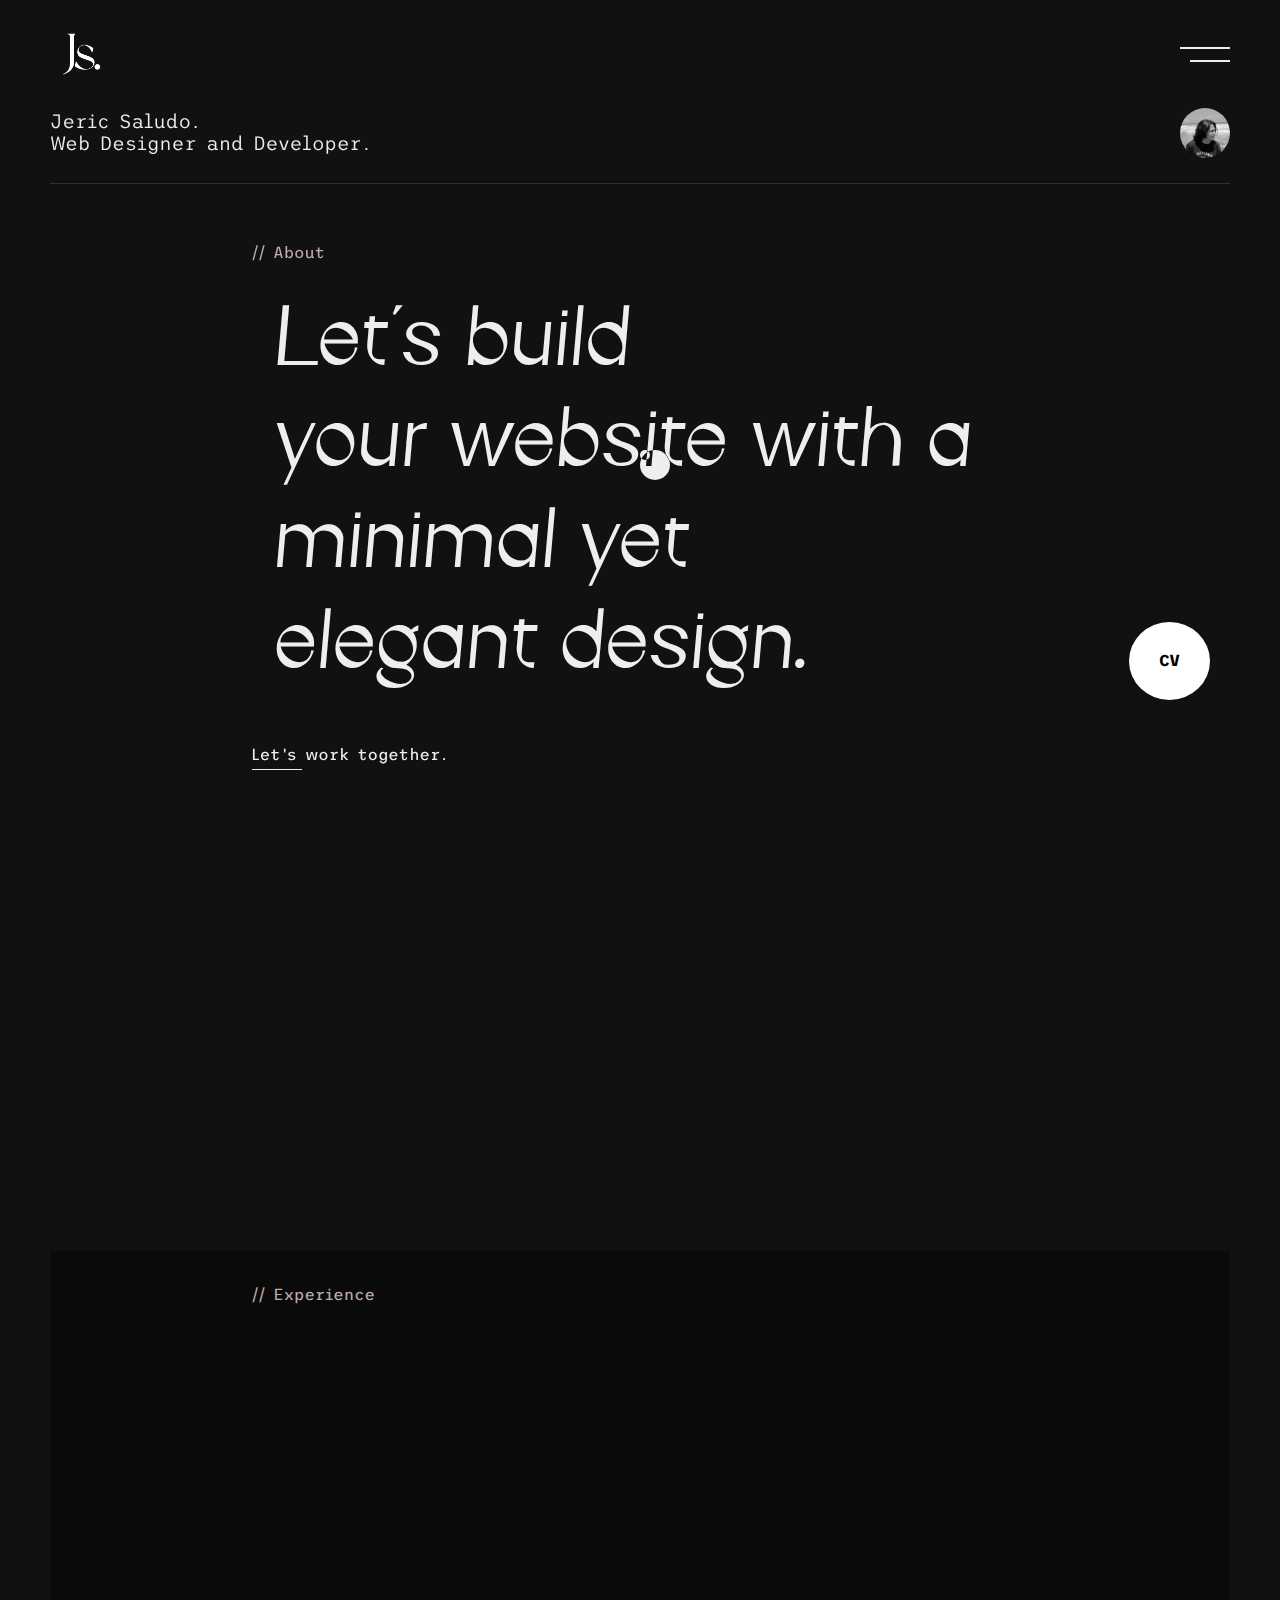
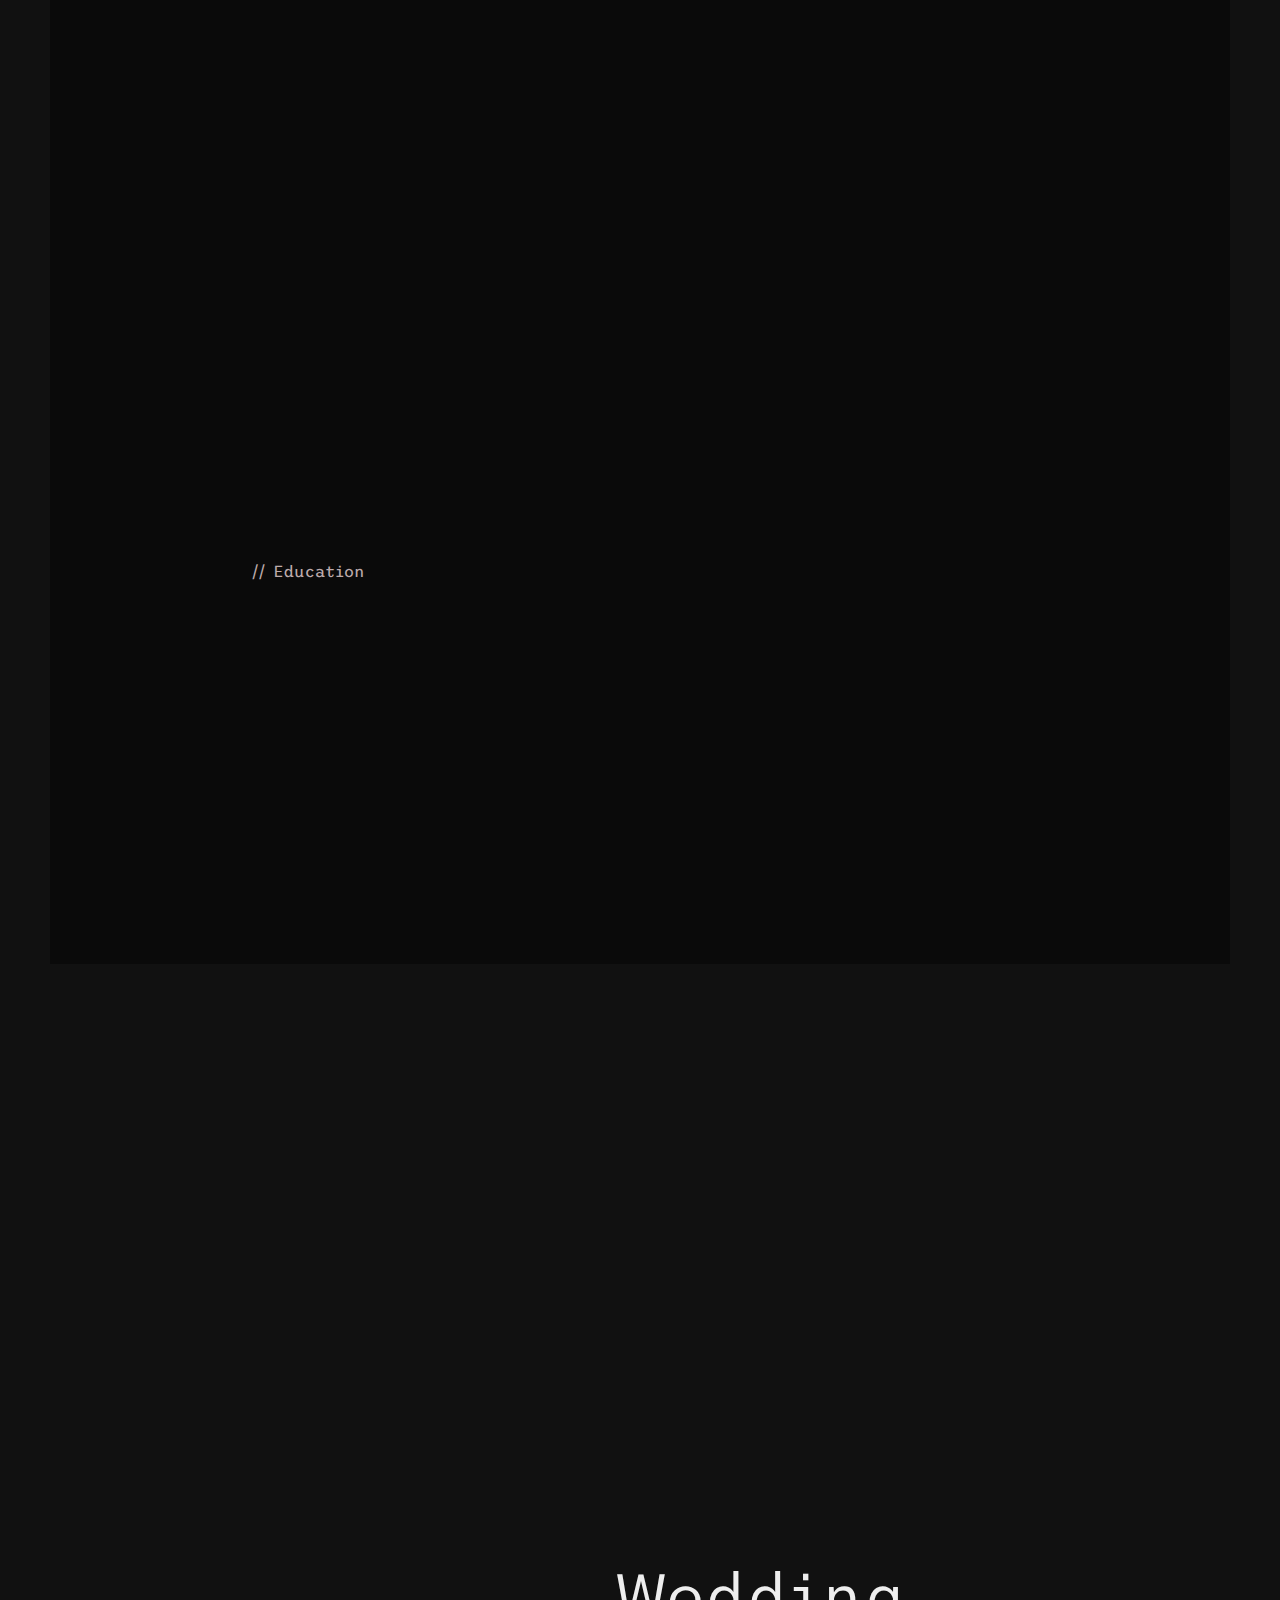
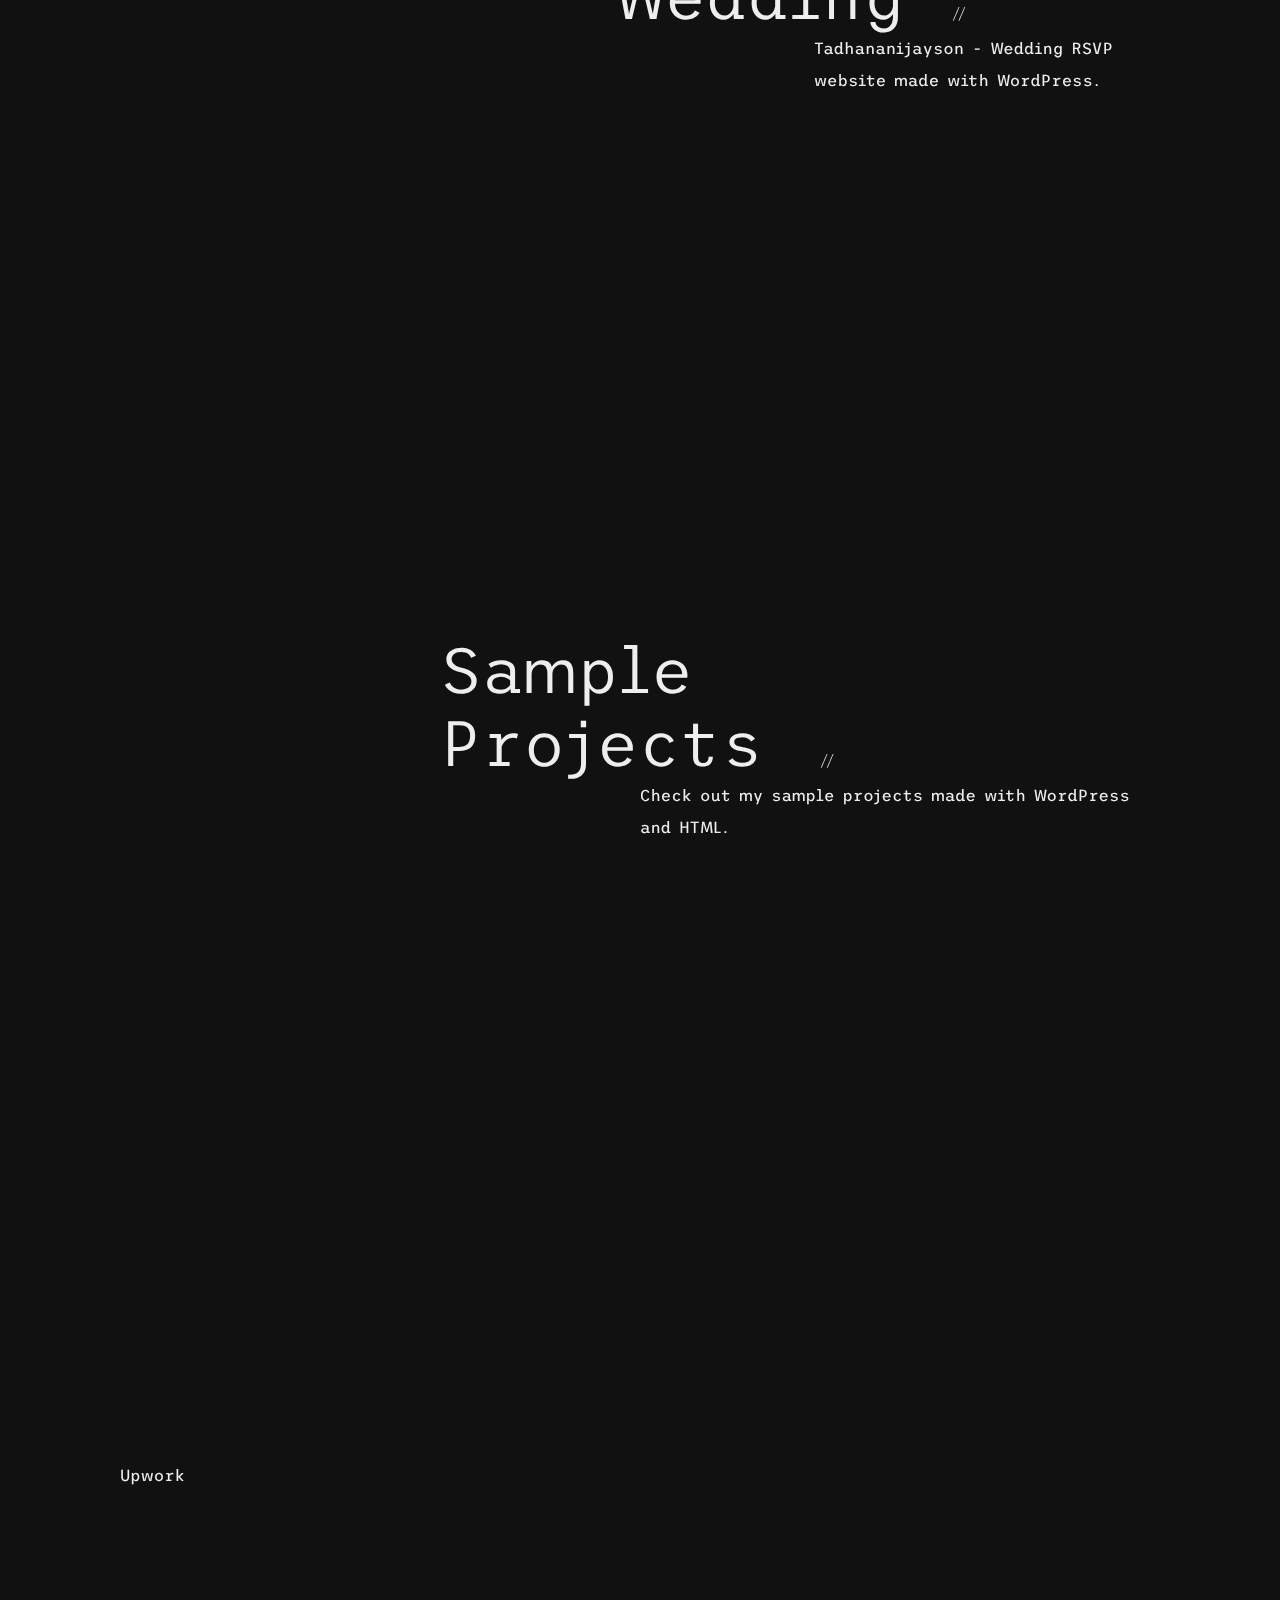
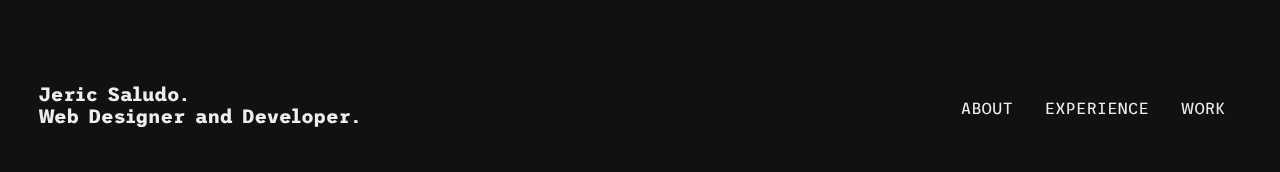
==== index.html @ 3f594157 "Update index.html" ====
<!-- css -->
<link rel="stylesheet" type="text/css" href="style.css">
<link rel="stylesheet" type="text/css" href="css/cursor.css">
<link rel="stylesheet" type="text/css" href="css/bgnoise.css">
<link rel="stylesheet" type="text/css" href="css/aos-new-animations.css">
<link rel="stylesheet" type="text/css" href="css/image_overlay.css">
<link rel="stylesheet" type="text/css" href="css/menu.css">
<link rel="stylesheet" href="https://cdnjs.cloudflare.com/ajax/libs/font-awesome/6.2.0/css/all.min.css">

<!-- aos -->
<link href="https://unpkg.com/aos@2.3.1/dist/aos.css" rel="stylesheet">

<!-- aos-js -->
<script src="https://unpkg.com/aos@2.3.1/dist/aos.js"></script>

<!-- fontawesome -->
<script src="https://cdnjs.cloudflare.com/ajax/libs/font-awesome/6.2.0/js/all.min.js"></script>

<!-- image overlay js -->
<script src="js/image_overlay.js"></script>

<!-- image parallax on work section -->
<script src="js/image_parallax.js"></script>

<!-- jquery cdnjs -->
<script src="https://code.jquery.com/jquery-3.6.0.min.js" integrity="sha256-/xUj+3OJU5yExlq6GSYGSHk7tPXikynS7ogEvDej/m4=" crossorigin="anonymous"></script>






<html>
<head>
	<meta name="viewport" content="width=device-width, initial-scale=1" />
	<link rel="icon" href="images/logo.png" type="images/x-icon">
	<title>
		Jeric Saludo - Portfolio
	</title>
</head>
<body>
	<script src="js/aos.js"></script> 
	
	<!-- cursor -->

	<div id="cursor">
		<div class="cursor-circle circle-big">
			<div class="bigCircle" id="bigCircles">
				<!-- View -->
			</div>
		</div>
		<div class="cursor-circle circle-small">
			<div class="smallCircle"></div>
		</div>
	</div>

	<!-- cursor-end -->

	
	<!-- background noise -->
	<video autoplay="true" loop="loop" muted="muted" class="background_vid">
		<source src="video/bg2.mp4">
	</video>
	<!-- <div class="bgnoise"></div> -->

	<!-- profile pic large -->
	<div class="image_overlay" id="imgOverlay">
		<img src="images/profile.jpg" id="imgOverlay2">
	</div>
	                                 

	
	<div class="menu_container" id="menu_overlay">
		<div class="top">
			<nav>
				<div class="logo">
					<img src="images/logo.png">
				</div>
				<div class="hamburg_close" id="hamburgs2">
					<div class="line1"></div>
					<div class="line2"></div>
				</div>
			</nav>
		</div>
		<div class="links2">
			<div class="left">
				<h1><a href="#about">About</a></h1>
				<h1><a href="#experience">Experience</a></h1>
				<h1><a href="#work">Work</a></h1>
				<h1><a href="#contact">Contact</a></h1>
			</div>
			<div class="right">
				<h2>
					I’m passionate about helping small businesses thrive online. I’m ready to work on your next project, so reach out!
				</h2>
			</div>
		</div>
		<div class="socials">
			<a>curriculum vitae</a>
		</div>
	</div>

	<nav>
		<div class="logo">
			<img src="images/logo.png">
		</div>
		<div class="hamburg" id="hamburgs2">
			<div class="line1"></div>
			<div class="line2"></div>
		</div>
	</nav>
	

	

	<div class="padding_container">
		<div class="name_and_pic">
			<div>
				<h3>
					Jeric Saludo.
					<br>
					Web Designer and Developer.					
				</h3>
			</div>
			<div class="pic" id="pic" onmouseover="darken()" onmouseout="lighten()"></div>
		</div>

		<div class="divider"></div>

		<!-- about -->
		
		<section class="about" id="about"> 
			<div class="subheader" data-aos="fade-zoom-in">
				// About
			</div>
			<div class="intro_text">
				<div class="text-container-animate">
					<span data-aos="text-up">
						<h1>
							Let's build
						</h1>
					</span>
				</div>
				<div class="text-container-animate">
					<span data-aos="text-up" data-aos-delay="100">
						<h1>
							your website with a
						</h1>
					</span>
				</div>
				<div class="text-container-animate">
					<span data-aos="text-up" data-aos-delay="300">
						<h1>
							minimal yet
						</h1>
					</span>
				</div>
				<div class="text-container-animate">
					<span data-aos="text-up" data-aos-delay="500">
						<h1>
							elegant design.
						</h1>
					</span>
				</div>
			</div>
			<div class="contact_shortcut" id="contact_shorcut" data-aos="fade-zoom-in"
				data-aos-easing="ease-in-back"
				data-aos-delay="200"
				data-aos-anchor-placement="bottom-bottom"> 
					<a href="#contact">
						
						Let's work together.
						<div class="underLine"></div>
						
					</a>
				</div>
			<div class="contact_links">
				<!-- <a href="https://www.facebook.com/jxrdrgn">facebook</a>
				<a>github</a>
				<a>gmail</a> -->
				<a>CV</a>
			</div>
		</section>
		<section class="bio">
			<div class="bio_container" data-aos="fade-up zoom-in"
			data-aos-duration="1500"
			data-aos-offset="300"
			id="tilt"
			>
				<!-- <p>I am a passionate web developer based in the Philippines. I enjoy crafting modern designs while providing a comfortable user experience. Having web development as my interest makes me do my best which leads to promising yet finished tasks.</p> -->
				<p>I work as a dedicated web developer from the Philippines. I adore creating cutting-edge designs that offer a comfortable user experience. My interest in web development motivates me to work hard and smart, resulting in jobs that are both promising and accomplished.</p>
				
				<img src="images/logo.png">
			</div>
		</section>

		<!-- experience -->

		<section class="experience" id="experience">
			<div class="subheader">
				// Experience
			</div>
			<div class="experience_container">
				<div class="experience_title">
					<div class="divider_2nd" data-aos="line" data-aos-offset="300"></div>
					<div class="text-container-animate">
						<span data-aos="text-up" data-aos-delay="00">
							<h2>
								I enjoy
							</h2>
						</span>
					</div>
					<div class="text-container-animate">
						<span data-aos="text-up" data-aos-delay="100">
							<h2>
								the things I do
							</h2>
						</span>
					</div>
					<div class="text-container-animate">
						<span data-aos="text-up" data-aos-delay="200">
							<h2>
								for the web.
							</h2>
						</span>
					</div>
					<br>
					<br>
					<br>
					<br>
					<div class="text-container-animate">
						<span data-aos="text-up" data-aos-delay="00">
							<h2>
								Here are the following
							</h2>
						</span>
					</div>
					<div class="text-container-animate">
						<span data-aos="text-up" data-aos-delay="100">
							<h2>
								things I accomplished.
							</h2>
						</span>
					</div>
					
				</div>
				<div class="experience_desc">
					<div class="divider_2nd" data-aos="line" data-aos-offset="300"></div>
					<div class="text-container-animate">
						<span data-aos="text-up" data-aos-delay="00">
							<p>
								My stay at Miyens helped me hone my skills in web designing.
							</p>
						</span>
					</div>
					<div class="text-container-animate">
						<span data-aos="text-up" data-aos-delay="100">
							<p>
								Most of the projects I'm involved with are built in WordPress.
							</p>
						</span>
					</div>
					<!-- <div class="text-container-animate">
						<span data-aos="text-up" data-aos-delay="200">
							<p>
								Kindly see the sample projects I have below.
							</p>
						</span>
					</div> -->

					<br>
					<div class="text-container-animate">
						<span data-aos="text-up" data-aos-delay="200">
							<div class="bullet_container">
								<div>01.</div>
								<div>
									Modified WordPress-made websites for their clients.
								</div>
							</div>
						</span>
					</div>
					<div class="text-container-animate">
						<span data-aos="text-up" data-aos-delay="300">
							<div class="bullet_container">
								<div>02.</div>
								<div>
									Created documentation website for their products using HTML, CSS and JavaScript.
								</div>
							</div>
						</span>
					</div>
					<div class="text-container-animate">
						<span data-aos="text-up" data-aos-delay="400">
							<div class="bullet_container">
								<div>03.</div>
								<div>
									Created WordPress version of the documentations for their products and solutions.
								</div>
							</div>
						</span>
					</div>
					<div class="text-container-animate">
						<span data-aos="text-up" data-aos-delay="500">
							<div class="bullet_container">
								<div>04.</div>
								<div>
									Created WordPress demo pages for business website.
								</div>
							</div>
						</span>
					</div>
					<div class="text-container-animate">
						<span data-aos="text-up" data-aos-delay="600">
							<div class="bullet_container">
								<div>05.</div>
								<div>
									Created WordPress demo pages for shop page using WooCommerce.
								</div>
							</div>
						</span>
					</div>
					<br>
					<div class="text-container-animate">
						<span data-aos="text-up" data-aos-delay="00">
							<p>
								I've also gained experience upon building a portfolio website
							</p>
						</span>
					</div>
					<div class="text-container-animate">
						<span data-aos="text-up" data-aos-delay="00">
							<p>
								for a client outside the company.
							</p>
						</span>
					</div>


				</div> 
			</div>


			<div class="subheader" id="">
				// Education
			</div>
			<div class="experience_container">
				
				<div class="experience_title">
					<div class="divider_2nd" data-aos="line" data-aos-offset="200"></div>
					<div class="text-container-animate">
						<span data-aos="text-up" data-aos-delay="00">
							<h2>
								My interest in web development
							</h2>
						</span>
					</div>
					<div class="text-container-animate">
						<span data-aos="text-up" data-aos-delay="200">
							<h2>
								leads to exceeding
							</h2>
						</span>
					</div>
					<div class="text-container-animate">
						<span data-aos="text-up" data-aos-delay="300">
							<h2>
								expectations.
							</h2>
						</span>
					</div>
				</div>
				<div class="experience_desc">
					<div class="divider_2nd" data-aos="line" data-aos-offset="200"></div>
					<div class="text-container-animate">
						<span data-aos="text-up" data-aos-delay="00">
							<p>
								Spent the last 6 years at University of the East - Caloocan.
							</p>
						</span>
					</div>
					<div class="text-container-animate">
						<span data-aos="text-up" data-aos-delay="100">
							<p>
								Graduated with Honors during Senior High, taking the ICT Track.
							</p>
						</span>
					</div>
					<div class="text-container-animate">
						<span data-aos="text-up" data-aos-delay="300">
							<p>
								Took BSIT Course during college. This time, I managed to graduate with Latin Honor - Magna Cum Laude.
							</p>
						</span>
					</div>
					
				</div>
			</div>
		</section>

		<!-- work -->

		<section class="work" id="work">
			<div class="subheader" data-aos="fade-zoom-in">
				// Work
			</div>
			<div class="intro_text">
				<div class="text-container-animate">
					<span data-aos="text-up">
						<h1>
							<!-- Check out -->
							Here's what I
						</h1>
					</span>
				</div>
				<div class="text-container-animate">
					<span data-aos="text-up" data-aos-delay="100">
						<h1>
							<!-- my sample works. -->
							am capable of.
						</h1>
					</span>
				</div>
			</div>


			<div class="sample_work_container" id="orenji">
				<div class="img" data-aos="zoom-in" data-aos-delay="700">
					<a href="http://tadhananijayson.com/">
						<img src="images/work1.jpg">
					</a>
				</div>
				<div class="work_desc">
					<h1 class="work_title">
						<a href="http://tadhananijayson.com/">
							
							Wedding
						</a>
					</h1>
					<p>
						Tadhananijayson - Wedding RSVP website made with WordPress.
					</p>
				</div>
			</div>
			<div class="sample_work_container" id="grin">
				<div class="img" data-aos="zoom-in" data-aos-delay="500">
					<a href="projects.html">
						<img src="images/work2.png">
					</a>
				</div>
				<div class="work_desc">
					<h1 class="work_title">
						<a href="projects.html">
							Sample Projects
						</a>
					</h1>
					<p>
						Check out my sample projects made with WordPress and HTML.
					</p>
				</div>
			</div>
			
			
			
		</section>


		<!-- contact -->

		<section class="contact" id="contact">
			<div class="subheader" data-aos="fade-zoom-in">
				// Contact
			</div>
			<div class="contact_content">
				<div class="message_container">
					<div class="text-container-animate">
						<span data-aos="text-up">
							<h2>
								Send me a message and<br>let's start a journey together.
							</h2>
						</span>
					</div>
					
				</div>
				<!-- <div class="contact_row">
					<p>
						Email
					</p>
					<div class="contact_text email_details">
						<div class="text-container-animate">
							<span data-aos="text-up">
								<h1>
									<a>
										saludo.jeric19
									</a>
								</h1>
							</span>
						</div>
						<div class="text-container-animate">
							<span data-aos="text-up" data-aos-delay="100">
								<h1>
									<a>
										@gmail.com
									</a>
								</h1>
							</span>
						</div>
					</div>
				</div>
				<div class="contact_row">
					<p>
						Number (PHI)
					</p>
					<div class="contact_text number_details">
						<div class="text-container-animate">
							<span data-aos="text-up">
								<h1>
									+63917 946 5957
								</h1>
							</span>
						</div>
					</div>
				</div> -->
				<div class="contact_row">
					<p>
						Upwork
					</p>
					<div class="contact_text number_details">
						<div class="text-container-animate">
							<span data-aos="text-up">
								<a href="https://www.upwork.com/freelancers/~01eaa42fcb1f178d37">
									<h1>
										Click to visit
										<br>
										my upwork account.
									</h1>
								</a>
							</span>
						</div>
					</div>
				</div>
				
				
			</div>
			
		</section>
		
	</div>
	<section class="footer">
			
			<div class="name">
				<div>
					<h3>
						Jeric Saludo.
						<br>
						Web Designer and Developer.					
					</h3>
				</div>
			</div>
			<div class="links">
				<ul>
					<li>
						<a href="#about">
							About
						</a>
					</li>
					<li>
						<a href="#experience">
							Experience
						</a>
					</li>
					
					<li>
						<a href="#work">
							Work
						</a>
					</li>
					
				</ul>
			</div>
		</section>
	

	








	<!-- open burger menu -->
	<script src="js/burgerToOpen.js"></script>

	<!-- cdn -->
	<script src="https://cdnjs.cloudflare.com/ajax/libs/gsap/3.11.0/gsap.min.js"></script>

	<!-- cursor js -->
	<script src="js/cursor.js"></script>
	
	<!-- div 3d -->
	<script src="js/div3d.js"></script>

	<!-- image parallax on work section -->
	<script src="js/image_parallax.js"></script>

	<!-- change color on work section -->
	<script src="js/colorScroll.js"></script>

	<!-- change color on work section -->
	<script src="js/smoothscroll.js"></script>

	


</body>
</html>
---- style.css ----
/* fonts */

@import url('https://fonts.googleapis.com/css2?family=Cormorant:wght@400;500;600;700&family=DM+Sans:ital,wght@0,400;0,500;0,700;1,400;1,500;1,700&family=Trispace:wght@100;200;300;400;500;600;700;800&display=swap');
@font-face {
  font-family: "Vanger";
  src: url("fonts/Vanger.ttf");
}

@font-face {
  font-family: "Centrion";
  src: url("fonts/Centrion-Regular.otf");
}
@font-face {
  font-family: "Durer";
  src: url("fonts/Durer.otf");
}
* {
  font-family: 'Trispace', sans-serif;
  margin: 0;
  padding: 0;
  box-sizing: border-box;
  /* font-family: "DM Sans", sans-serif; */
  font-size: 16px;
  text-rendering: geometricPrecision;
  color: #eee;
  
}
.intro_text h1{
  transform: skew(-5deg, 0deg);
}
h1, h2{
  font-family: "Durer";
  font-weight: 300;
}
p{
  line-height: 2;
}
h3{
  font-weight: bold;
}
html {
  scroll-behavior: smooth;
}
h1 a{
  font-size: 5vw;
}
body {
  background-color: #111111;
  transition: background-color 1s ease;
}
.background_vid {
  position: fixed;
  z-index: -999;
  opacity: 0.2;
  transition: 0.5s ease;
  filter: blur(10px);
  object-fit: cover;
  height: 100%;
  width: 100%;
}
.background_vid_footer{
  position: fixed;
  z-index: -1;
  height: 100%;
  width: 100%;
  object-fit: cover;
}
a {
  text-decoration: none;
  cursor: pointer;
}
nav {
  min-height: 12vh;
  margin: 0px 50px;
  display: flex;
  align-items: center;
  justify-content: space-between;
  position: relative;
  z-index: 998;
}
.logo img {
  height: 7vh;
  width: auto;
  filter: none;
  -webkit-filter: blur(0px);
  -moz-filter: blur(0px);
  -ms-filter: blur(0px);
  filter: progid:DXImageTransform.Microsoft.Blur(PixelRadius='0');
}
.hamburg {
  height: 55px;
  display: flex;
  flex-direction: column;
  justify-content: space-between;
  align-items: flex-end;
  padding: 20px 0px;
  cursor: pointer;
}
.hamburg .line1 {
  width: 50px;
  background-color: #eee;
  height: 2px;
}
.hamburg .line2 {
  width: 40px;
  background-color: #eee;
  height: 2px;
}
.hamburg_close{
  height: 55px;
  display: flex;
  flex-direction: column;
  justify-content: center;
  align-items: center;
  cursor: pointer;
}
.hamburg_close .line1{
  width: 40px;
  background-color: #eee;
  height: 2px;
  transform: rotate(-45deg) translate(2px, 0px);
  
}
.hamburg_close .line2{
  width: 40px;
  background-color: #eee;
  height: 2px;
  transform: rotate(45deg) translate(-3px, -2px);
}
.padding_container {
  padding: 0px 50px;
}
.name_and_pic {
  width: 100%;
  display: flex;
  justify-content: space-between;
  align-items: center;
  position: relative;
  
  
}
.name_and_pic h3{
  font-weight: 300;
}
.pic {
  width: 50px;
  height: 50px;
  border-radius: 50%;
  background-image: url("images/profile.jpg");
  background-position: center;
  background-size: cover;
}
.divider {
  margin-right: 50px;
  margin: 25px 0px;
  background-color: rgb(49, 46, 46);
  width: 100%;
  align-self: flex-start;
  height: 1px;
  position: relative;
  z-index: -1;
}
h3 {
  font-size: 1.2rem;
}
h2 {
  font-size: 1.7rem;
  display: inline-block;
}
h1 {
  font-size: 7vw;
  display: inline-block;

  
}
section {
  padding: 3% 3%;
}
.about {
  position: relative;
}
.subheader {
  color: #bdabab;
  padding-bottom: 30px;
  padding-left: 15%;
}
.intro_text {
  margin-left: 17%;
}
.text-container-animate {
  overflow: hidden;
}
.contact_shortcut {
  padding: 50px 15%;
}
.contact_links {
  position: fixed;
  bottom: 20%;
  right: 50;
  text-align: end;
  z-index: 10;
}
.contact_links a{
  margin: 20px;
  cursor: pointer;
  display: block;
  background-color: #fff;
  border-radius: 50%;
  padding: 30px;
  color: #000;
  font-weight: bold;
}
.underLine {
  background-color: #eee;
  width: 50px;
  height: 1px;
  margin-top: 5px;
  animation: lining 1s ease-out;

}
.bio {
  display: flex;
  justify-content: center;
  align-items: center;
  padding-bottom: 5%;
  padding-top: 20px;
}
.bio_container {
  width: 40%;
  line-height: 2;
  padding: 30px;
  position: relative;
  background-color: #33303057;
}
.bio_container img {
  position: absolute;
  top: 50%;
  right: 50%;
  transform: translate(50%, -50%);
  height: 150px;
  width: 150px;
  opacity: 0.2;
}
.bio_container p:first-letter {
  font-weight: bold;
  font-size: 70px;
  float: left;
  line-height: 60px;
  padding-right: 8px;
  margin-top: -3px;
  font-family: "Vanger";
}
.experience {
  background-color: #0A0A0A;
  z-index: 1;
  position: relative;
  
}
.experience_container {
  display: flex;
  justify-content: space-around;
}
.experience_title {
  flex: 2;
  margin: 0px 10px;
  padding: 10px;
}
.experience_desc {
  flex: 1;
  margin: 0px 10px;
  line-height: 2;

  padding: 10px;
}
.divider_2nd {
  background-color: #fff;
  height: 1px;
  margin: 20px 0px;
}
.bullet_container {
  display: flex;
}
.bullet_container div:nth-child(1) {
  display: flex;
  align-items: flex-start;
  justify-content: center;
  flex: 1;
  font-weight: bold;
  color: #bdabab;
  font-size: 0.8rem;
  margin-right: 10px;
  position: relative;
  top: 4px;
}
.bullet_container div:nth-child(2) {
  flex: 5;
}
.work{
	padding-top: 5%;
}

.sample_work_container{
  display: flex;
  padding: 5% 0%;
  
}

.img {
  height: 0%;
  width: 100%; 
  max-height: 600px;
  position: relative;
  overflow: hidden;
  display: flex;
  /* justify-content: flex-end;
  align-items: flex-end; */
  align-self: center;
  aspect-ratio: 9/16;
  transition: all .5s ease;
  
}
.img img {
  --y: 0%;
  width: 500px;
  height: 150%;
  object-fit: cover;
  transform: translateY(var(--y));
}
.sample_work_container:nth-child(odd) > .img{
  justify-content: flex-end;
  align-items: flex-end;
  flex: 2;
}
.sample_work_container:nth-child(even) > .img{
  justify-content: flex-end;
  align-items: flex-end;
  flex: 1;
}

.sample_work_container .work_desc{
  flex: 1;
  justify-self: center;
  align-self: center;
  position: relative;
  padding: 3%;
}

.work_title{
	position: relative;
	left: -200px;
}
.work_title::after{
  content: "//";
  font-size: 1rem;
  position: relative;
  left: 5%;
}
/* 
.contact{
  
  mix-blend-mode: difference;
}
.contact p, .contact h1, .contact h2{
  mix-blend-mode: difference;
} */

.contact_content{
  display: flex;
  width: 100%;
  flex-direction: column;
  justify-content: center;
  align-items: center;
  text-align: center;
}
.message_container{
  padding: 3% 0%;
}
.contact_row{
  width: 100%;
  display: flex;
  justify-content: space-around;
  align-items: center;
  padding: 3% 0%;
}
.contact_text{
  text-transform: uppercase;
  text-align: left;
}
.contact_text h1{
  position: relative;
}
.contact_text h1::before, .left h1::before{
  content: "";
  position: absolute;
  bottom: 0;
  left: 0;
  width: 100%;
  height: 5px;
  background-color: #eee;
  transition: all .5s ease;
}
.contact_text h1:hover::before{
  width: 50%;
}

.footer{
  display: flex;
  justify-content: space-between;
  position: relative;
  z-index: 1;
  overflow: hidden;

}
.links{
  display: flex;
  justify-content: center;
  align-items: center;
  
}
.links ul{
  display: flex;
  list-style: none;
}
.links ul li{
  margin: 1rem;
  text-transform: uppercase;
}


@keyframes lining {
  0% {
    width: 0px;
  }
  10% {
    width: 5px;
  }
  20% {
    width: 10px;
  }
  30% {
    width: 15px;
  }
  40% {
    width: 20px;
  }
  50% {
    width: 25px;
  }
  60% {
    width: 30px;
  }
  70% {
    width: 35px;
  }
  80% {
    width: 40px;
  }
  90% {
    width: 45px;
  }
  100% {
    width: 50px;
  }
}




/* Media Query for Tablets Ipads portrait mode */
@media (min-width: 768px) and (max-width: 1024px){
  .bio_container{
    width: 50%;
  }
  section{
    padding: 10% 3%;
    
  }
  .footer{
    padding: 50px;
  }
  .footer h3, .footer a{
    font-size: 1rem;
  }
  .about{
    padding: 0px 20px;
  }
  .experience .subheader{
    padding-top: 50px;
  }
  .sample_work_container:nth-child(odd) > .img{
    align-items: center;
    justify-content: center;
  }
  .sample_work_container:nth-child(even) > .img{
    align-items: center;
    justify-content: center;
  }
  .contact_row p{
    display: none;
  }
  
  
  
  
}



@media (max-width: 760px) {
  .bio_container{
    width: 80%;
  }
  .contact_links{
    display: none;
  }
  .experience_container{
    flex-direction: column;
  }
  section{
    margin: 10% 0%;
    padding: 10% 3%;
  }
  .padding_container{
    padding: 0px;
  }
  .experience .subheader{
    padding-top: 50px;
  }
  .name_and_pic{
    padding: 10px 50px;
  }
  .name_and_pic h3{
    font-size: 0.8rem;
  }
  .footer{
    flex-direction: column;
    align-items: center;
    justify-content: center;
    background-color: rgba(55, 52, 54, 0.63);
    margin: 0;
  }
  .name{
    display: none;
    
  }
  .links ul{
    flex-direction: column;
  }
  .sample_work_container{
    flex-direction: column;
    padding-top: 50px;
  }
  .work_title{
    left: 0;
    padding: 50px 0px;
  }
  .bio{
    padding-top: 0px;
  }
  .about{
    padding: 0px 20px;
  }
  .sample_work_container:nth-child(odd) > .img{
    align-items: center;
    justify-content: center;
  }
  .sample_work_container:nth-child(even) > .img{
    align-items: center;
    justify-content: center;
  }
  .contact_row{
    padding: 50px 0px;
  }
  .contact_row p{
    display: none;
  }
}



/* scroll bar */
::-webkit-scrollbar {
  width: 10px;
}

/* Track */
::-webkit-scrollbar-track {
  box-shadow: inset 5px 5px 50px rgb(66, 62, 62); 
  border-radius: 10px;
}
 
/* Handle */
::-webkit-scrollbar-thumb {
  background: #eee; 
  border-radius: 10px;
}

/* Handle on hover */
::-webkit-scrollbar-thumb:hover {
  background: #aaa; 
}
---- css/cursor.css ----
#cursor {
  pointer-events: none;
}
.cursor-circle {
  position: fixed;
  top: 0;
  left: 0;
  mix-blend-mode: difference;
  z-index: 1000;
}
circle {
  fill: #a18248;
}
.smallCircle {
  height: 10px;
  width: 10px;
  background-color: #fff;
  border-radius: 50%;
  transition: 0.3s ease;
}
.bigCircle {
  height: 30px;
  width: 30px;
  background-color: #fff;
  border-radius: 50%;
  transition: 0.3s ease;
  display: flex;
  justify-content: center;
  align-items: center;
  font-size: 3px;
  color: #000;
}
.link_grow {
  height: 60px;
  width: 60px;
  /* transform: scale(2); */
}

@media (max-width: 760px){
  #cursor{
    display: none;
  }
  
}
---- css/bgnoise.css ----
.bgnoise{
    position: fixed;
    top: -50%;
    left: -50%;
    right: -50%;
    bottom: -50%;
    width: 200%;
    height: 200vh;
    background: transparent url('http://assets.iceable.com/img/noise-transparent.png') repeat 0 0;
    background-repeat: repeat;
    animation: bg-animation .2s infinite;
    opacity: .9;
    visibility: visible;
    z-index: -999;
}

@keyframes bg-animation {
    0% { transform: translate(0,0) }
    10% { transform: translate(-5%,-5%) }
    20% { transform: translate(-10%,5%) }
    30% { transform: translate(5%,-10%) }
    40% { transform: translate(-5%,15%) }
    50% { transform: translate(-10%,5%) }
    60% { transform: translate(15%,0) }
    70% { transform: translate(0,10%) }
    80% { transform: translate(-15%,0) }
    90% { transform: translate(10%,5%) }
    100% { transform: translate(5%,0) }
}
---- css/image_overlay.css ----
.image_overlay{
	
	height: 100vh;
	width: 100vw;
	position: fixed;
	overflow: hidden;
	background-color: rgba(0,0,0,0.9);
	opacity: 0;
	transition: all .5s ease;
}

.image_overlay img{
	position: absolute;
	border-radius: 50%;
	top: 50%; right: 40%;
	transform: translate(50%,-50%);
	max-height: 60vh;
	max-width: 30vw;
	object-fit: cover;
	transition: all 1s ease;
	transition-delay: 0.5s;
	opacity: 0;
	
}
---- css/menu.css ----
.menu_container{
    height: 100vh;
    width: 100vw;
    background-color: rgba(49, 43, 42, 0.5);
    backdrop-filter: blur(50px);
    position: fixed;
    z-index: 999;
    display: flex;
    flex-direction: column;
    transition: all 1s ease-in-out;
    left: -100vw;
    box-sizing: border-box;
    
}
.menu_container .active{
    left: 0vw;
}
.top{
    flex: 1;
    
}
.links2{
    flex: 5;
    display: flex;
    justify-content: space-around;
    padding: 0% 20px;
}
.left{
    flex: 3;
    display: flex;
    justify-content: center;
    align-items: flex-start;
    flex-direction: column;
    margin: 5rem;
    
}
.left h1{
    position: relative;
    display: block;
}

.left h1::before{
    width: 0%;
}
.left h1:hover::before{
    width: 100%;
}
.right{
    flex: 1;
    margin: 5rem;
}
.socials{
    align-self: flex-end;
    flex: 1;
    display: flex;
    justify-content: space-around;
    margin: 5rem;
   
}


@media (max-width: 760px){
    .links2{
        flex-direction: column;
        padding: 0%;
        
    }
    .left h1{
        position: relative;
        display: block;
        margin-bottom: 1rem;
    }
    
  }
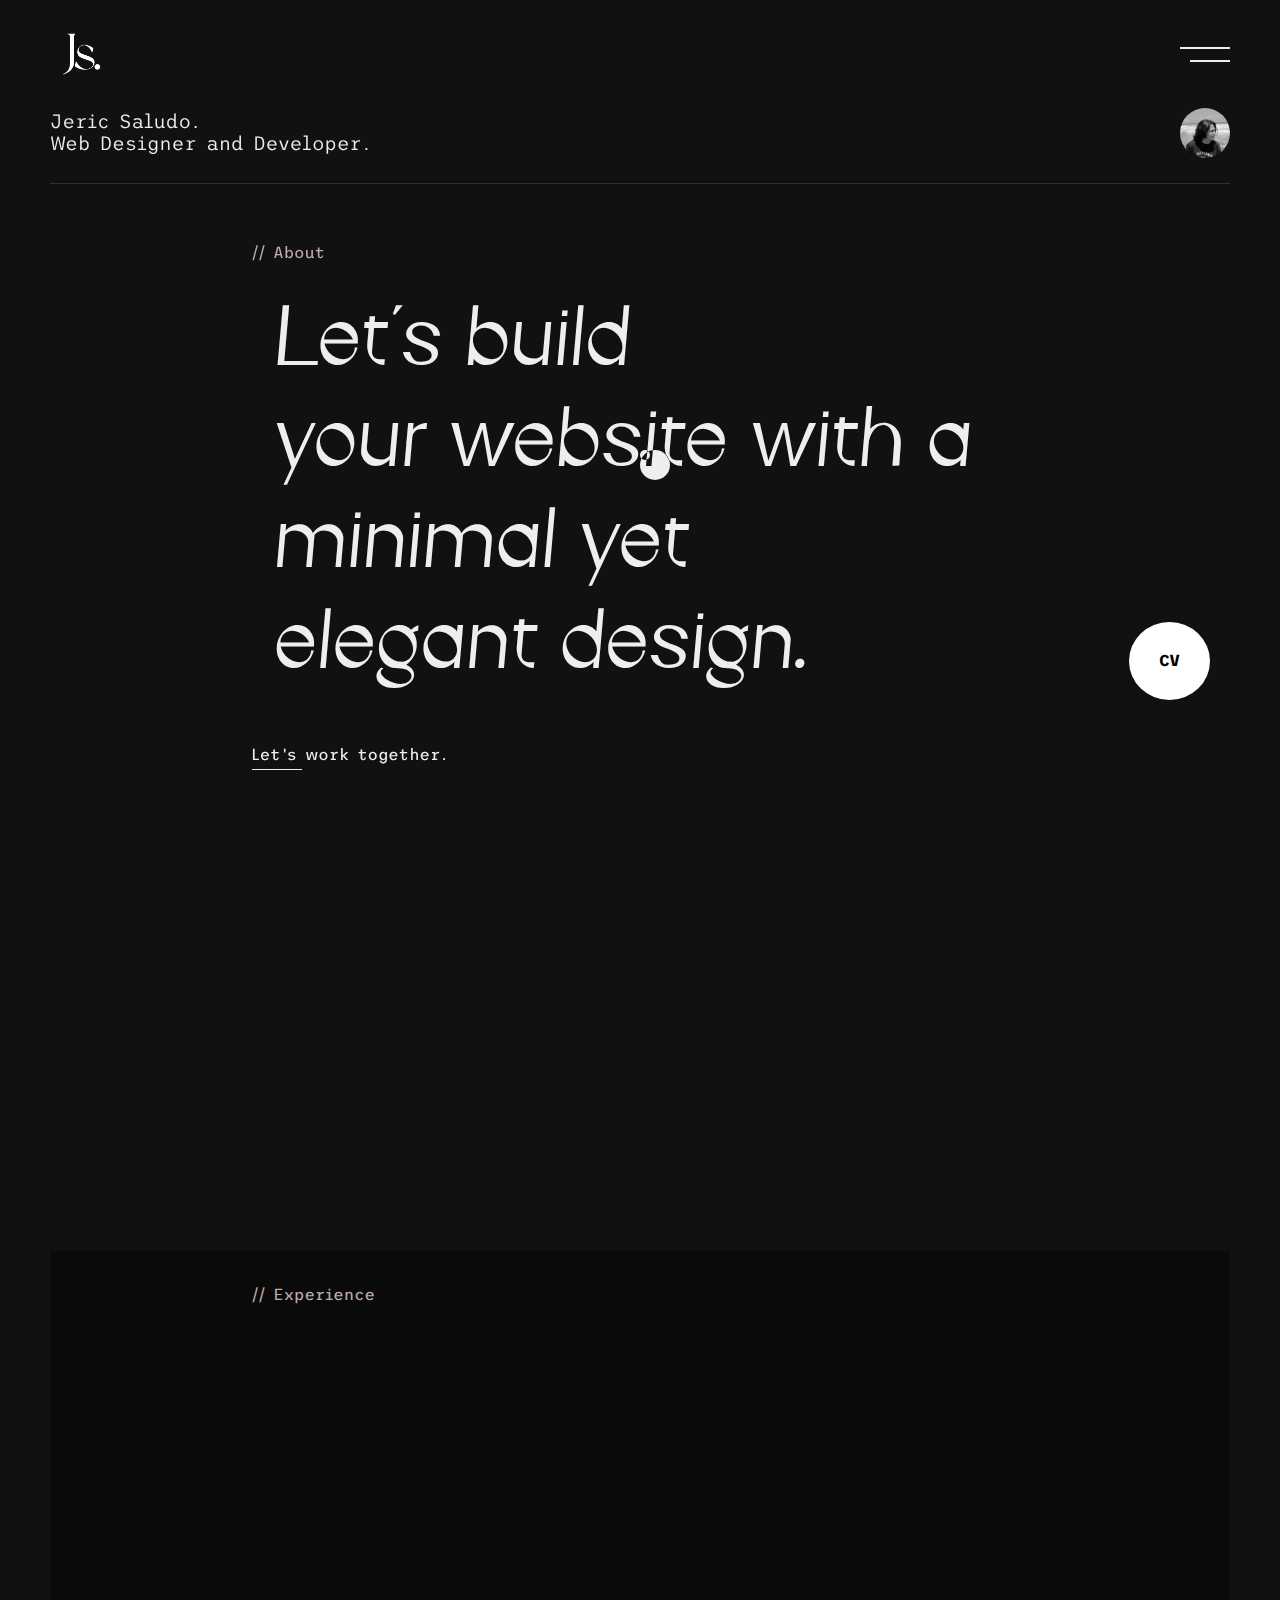
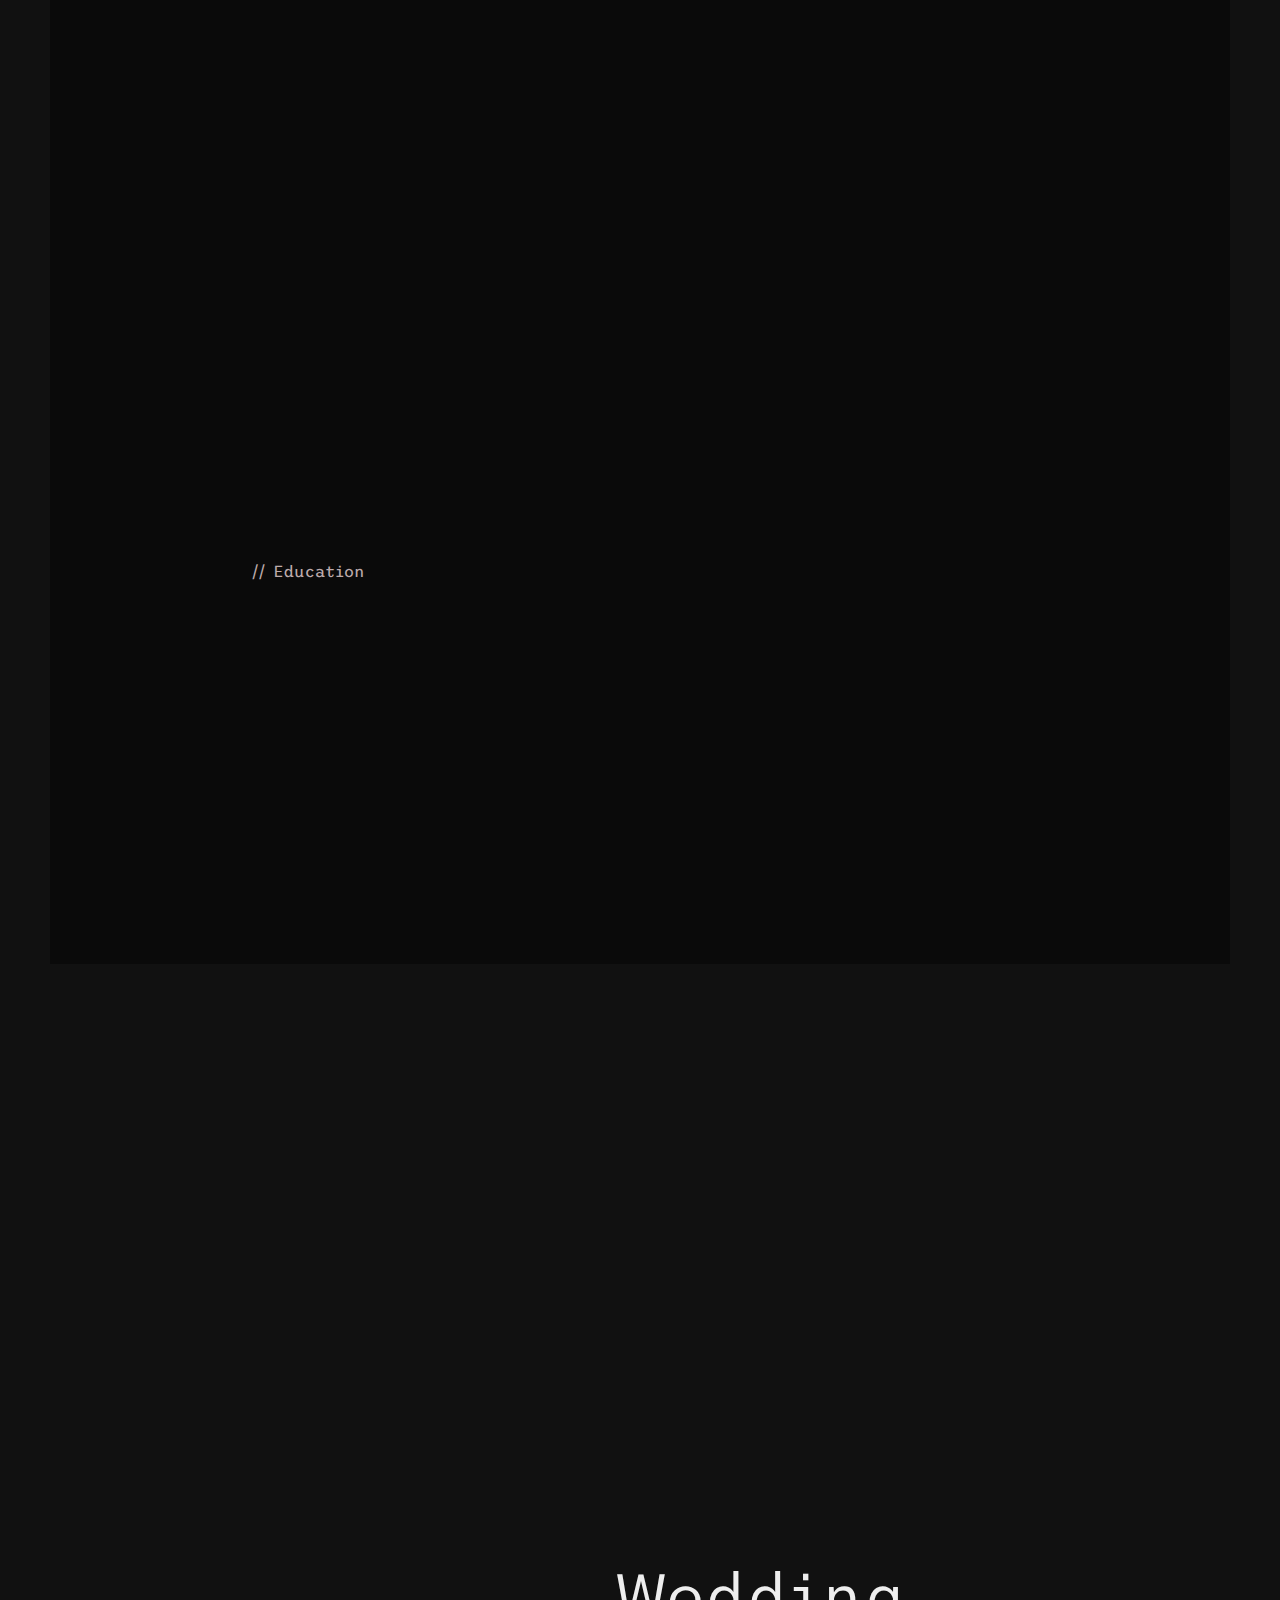
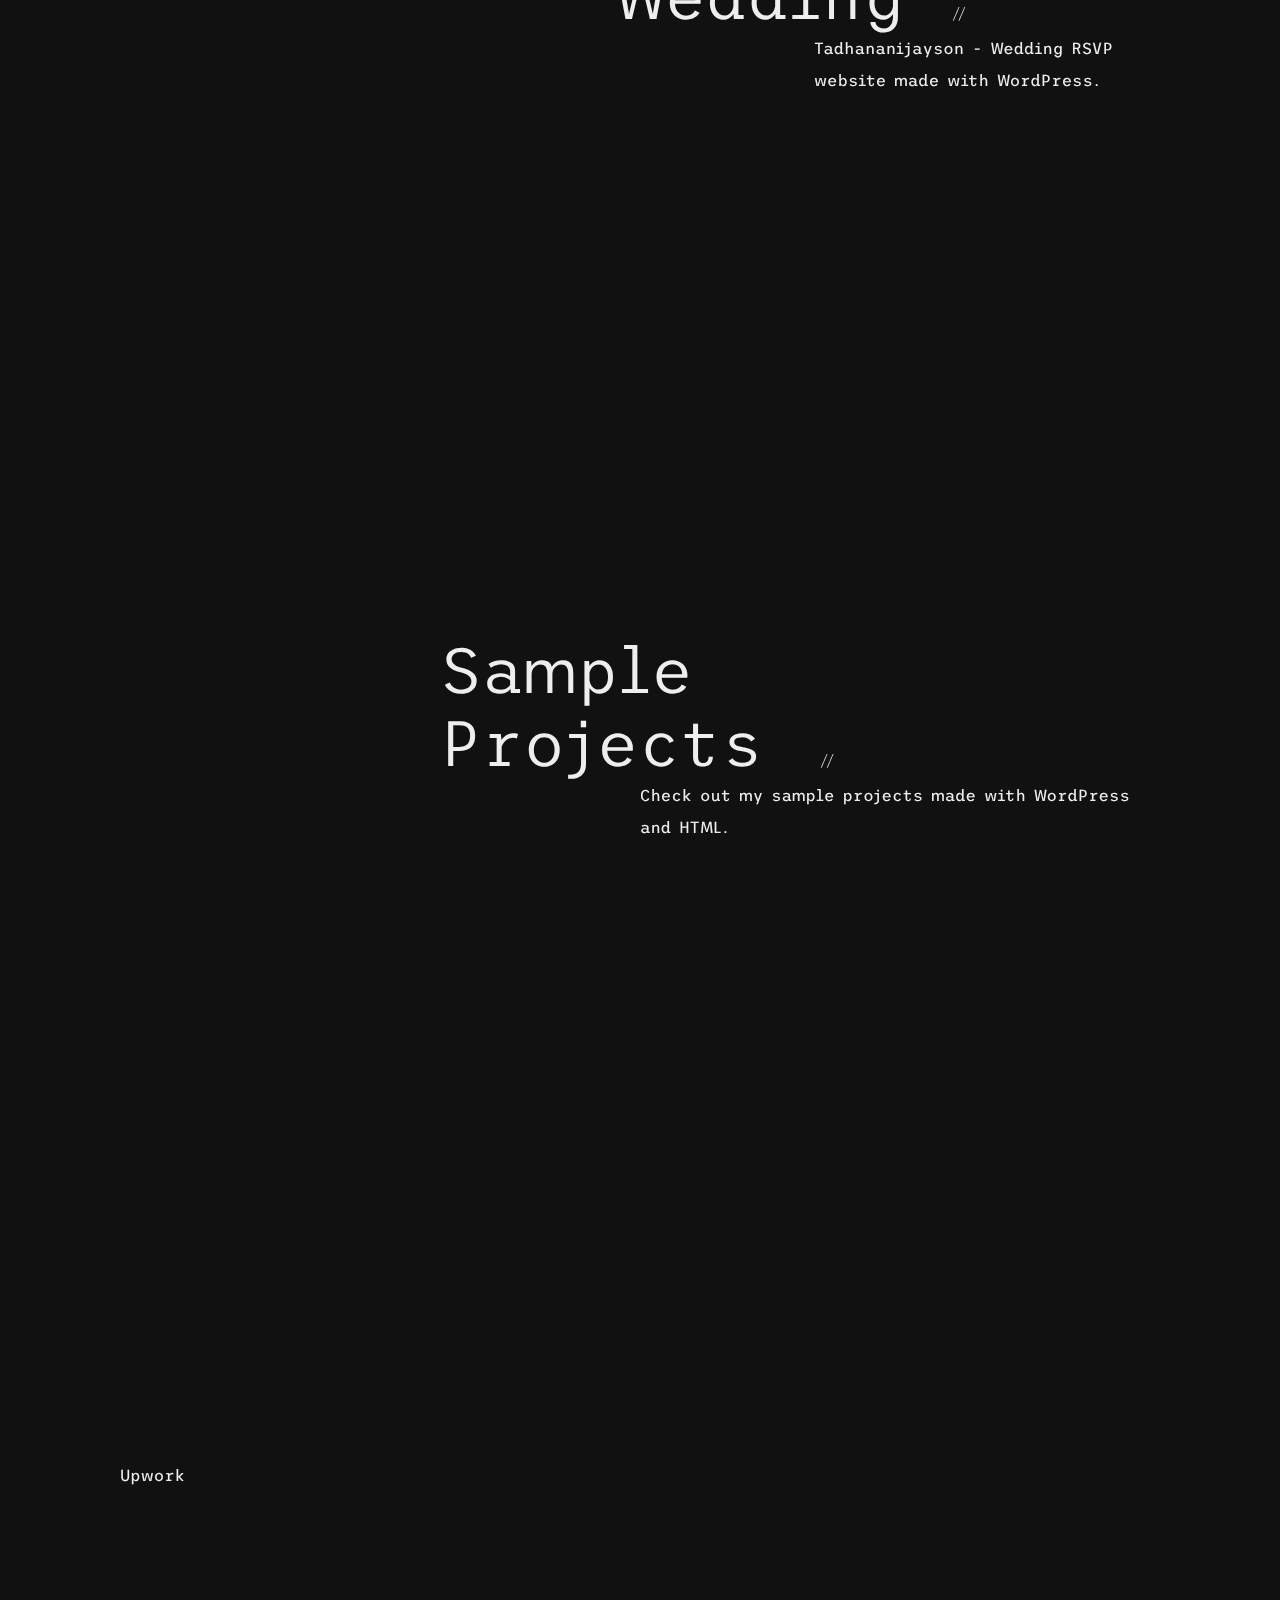
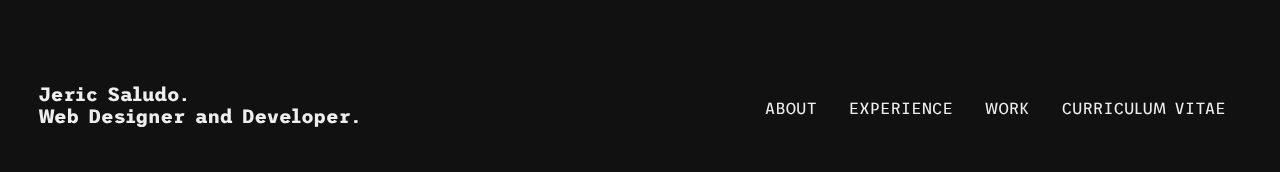
==== commit 0c197008: "Update index.html" ====
--- a/index.html
+++ b/index.html
@@ -96,7 +96,7 @@
 			</div>
 		</div>
 		<div class="socials">
-			<a>curriculum vitae</a>
+			<a href="https://docdro.id/RqCEInU">curriculum vitae</a>
 		</div>
 	</div>
 
@@ -178,7 +178,7 @@
 				<!-- <a href="https://www.facebook.com/jxrdrgn">facebook</a>
 				<a>github</a>
 				<a>gmail</a> -->
-				<a>CV</a>
+				<a href="https://docdro.id/RqCEInU">CV</a>
 			</div>
 		</section>
 		<section class="bio">
@@ -574,6 +574,11 @@
 							Work
 						</a>
 					</li>
+					<li class="hide_on_mobile">
+						<a href="https://docdro.id/RqCEInU">
+							Curriculum Vitae
+						</a>
+					</li>
 					
 				</ul>
 			</div>
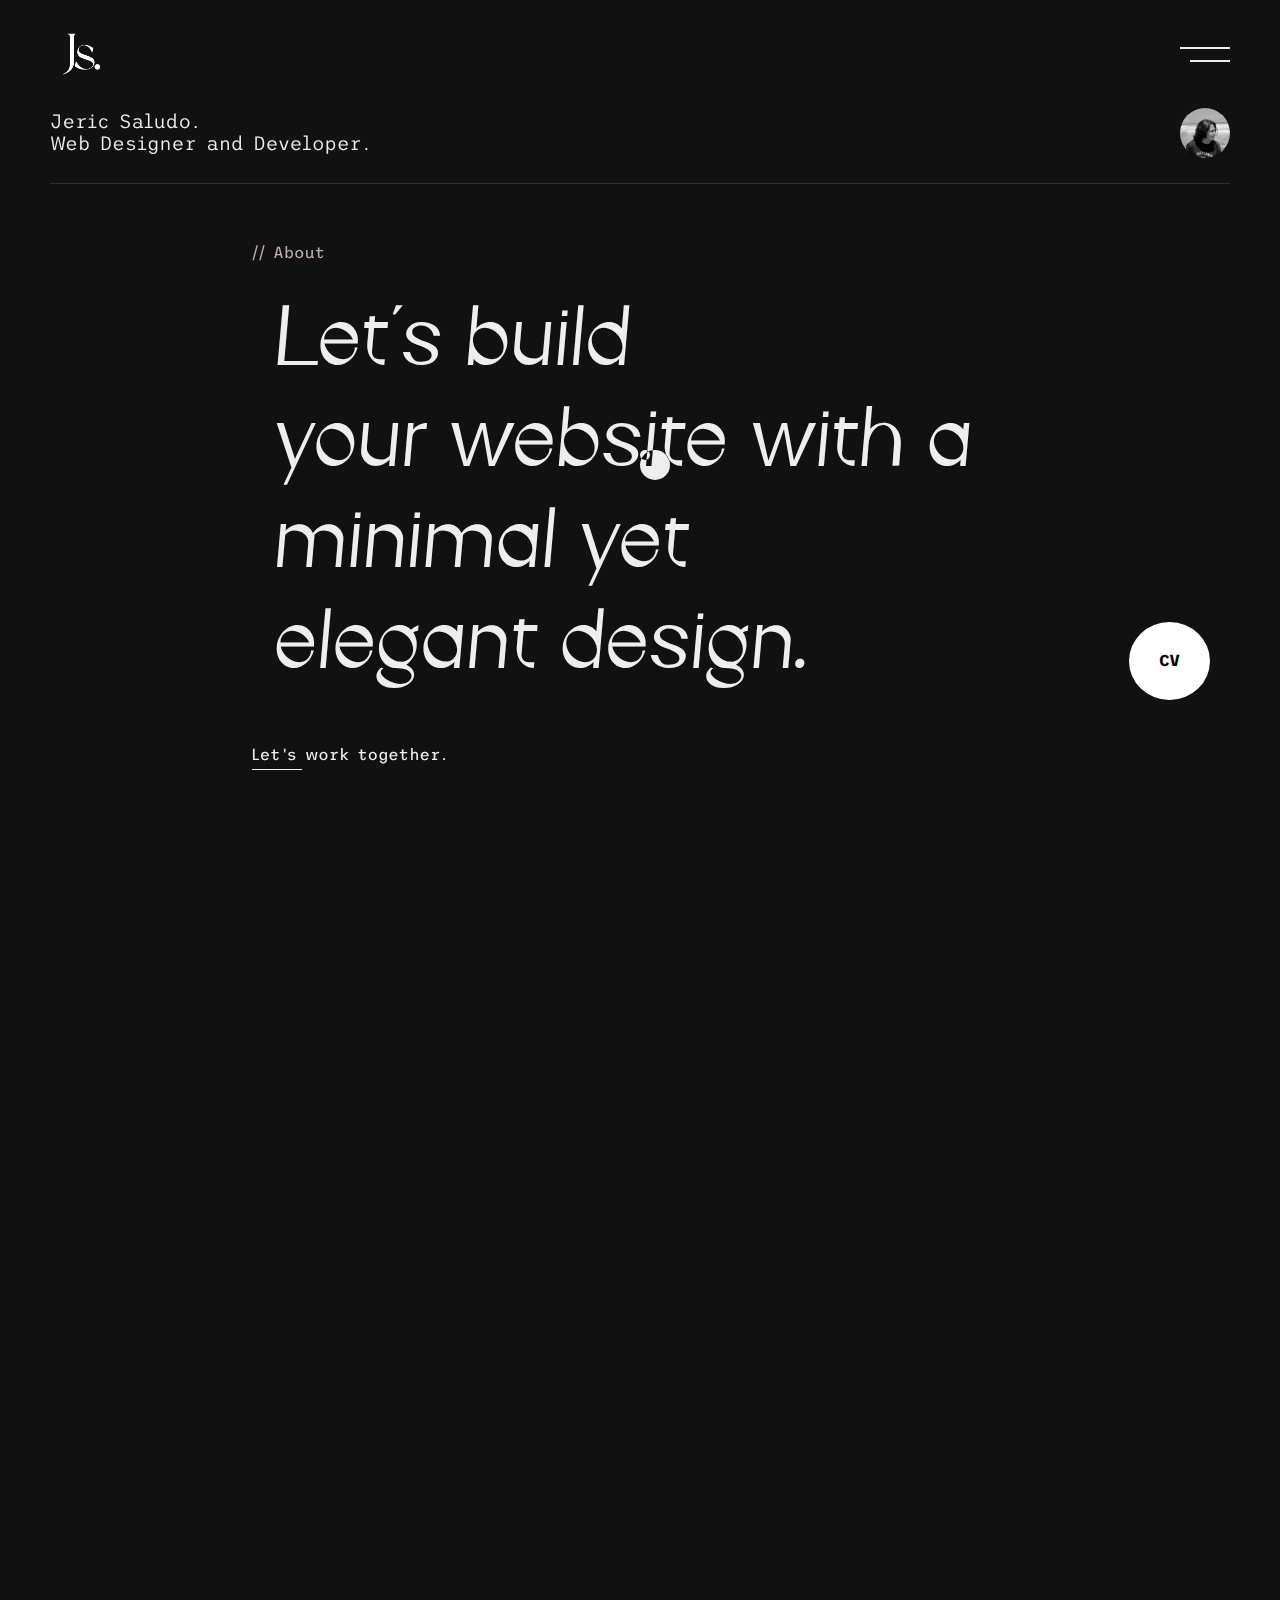
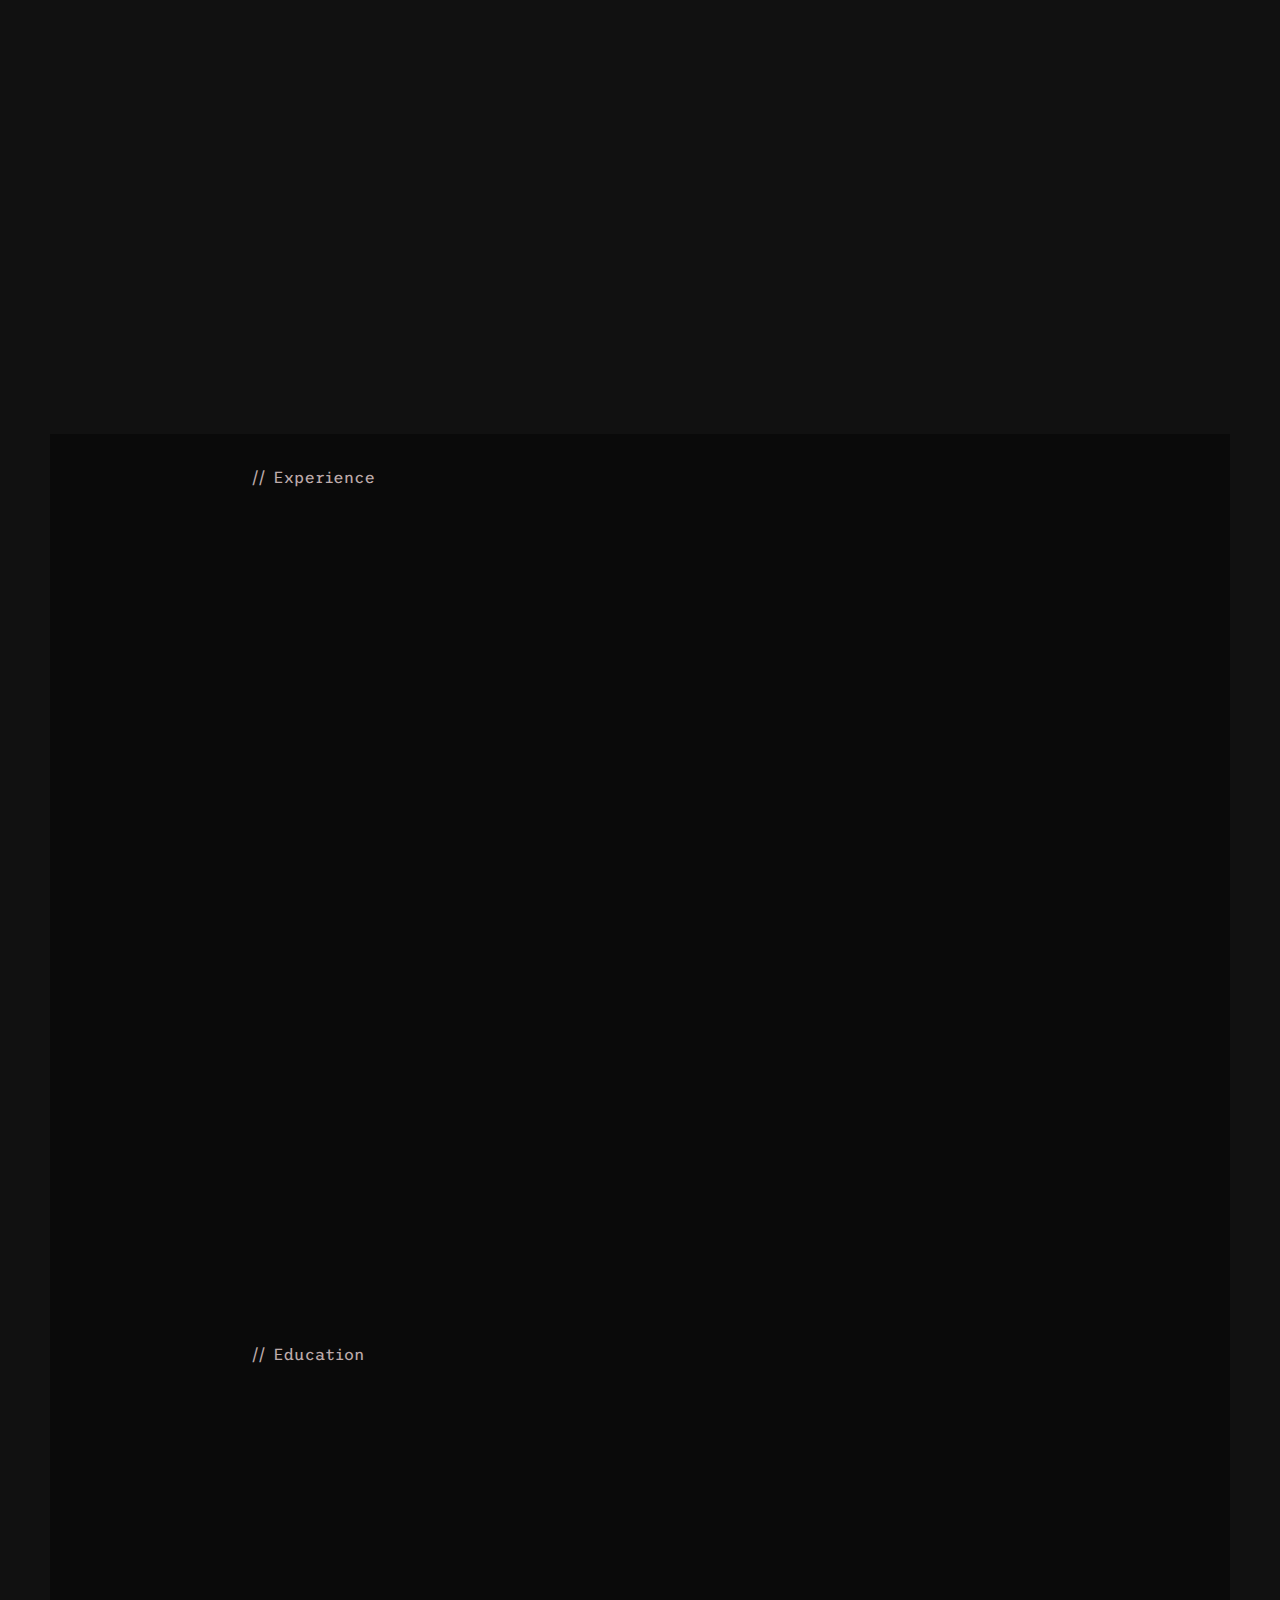
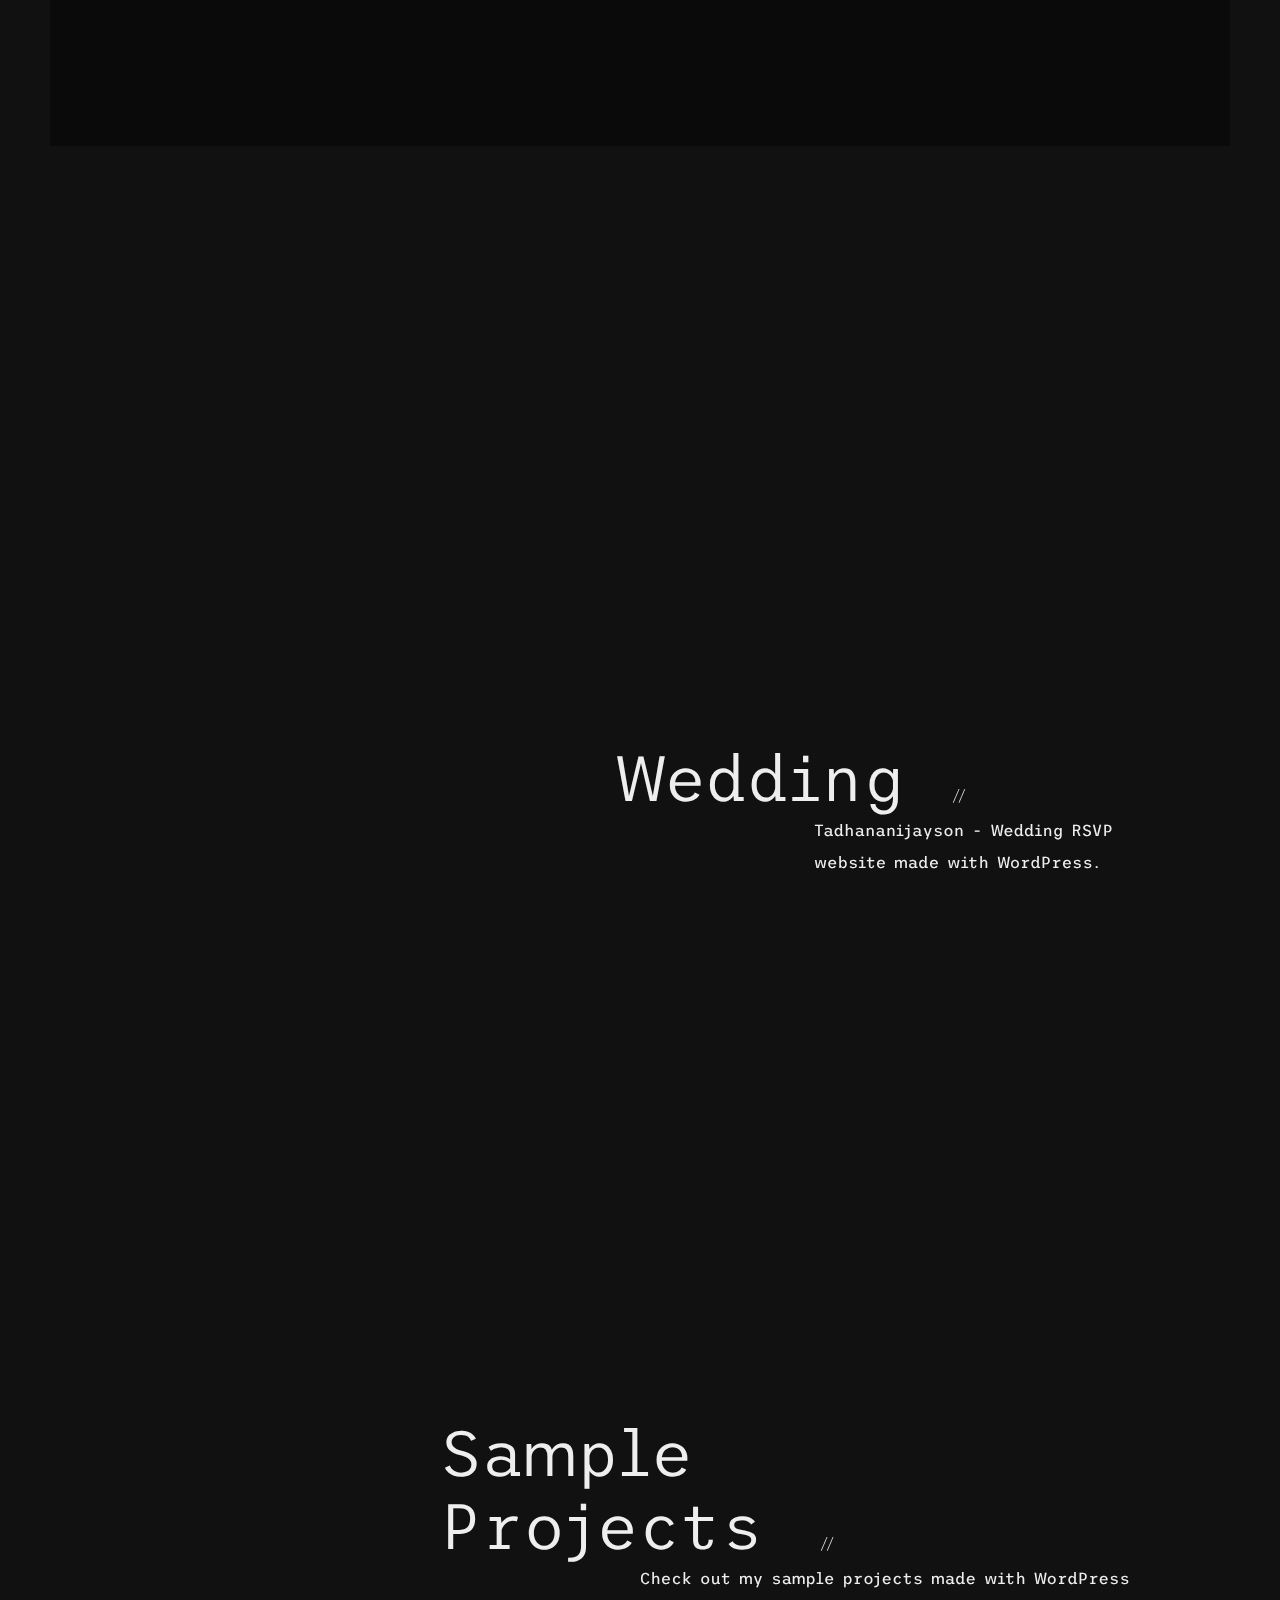
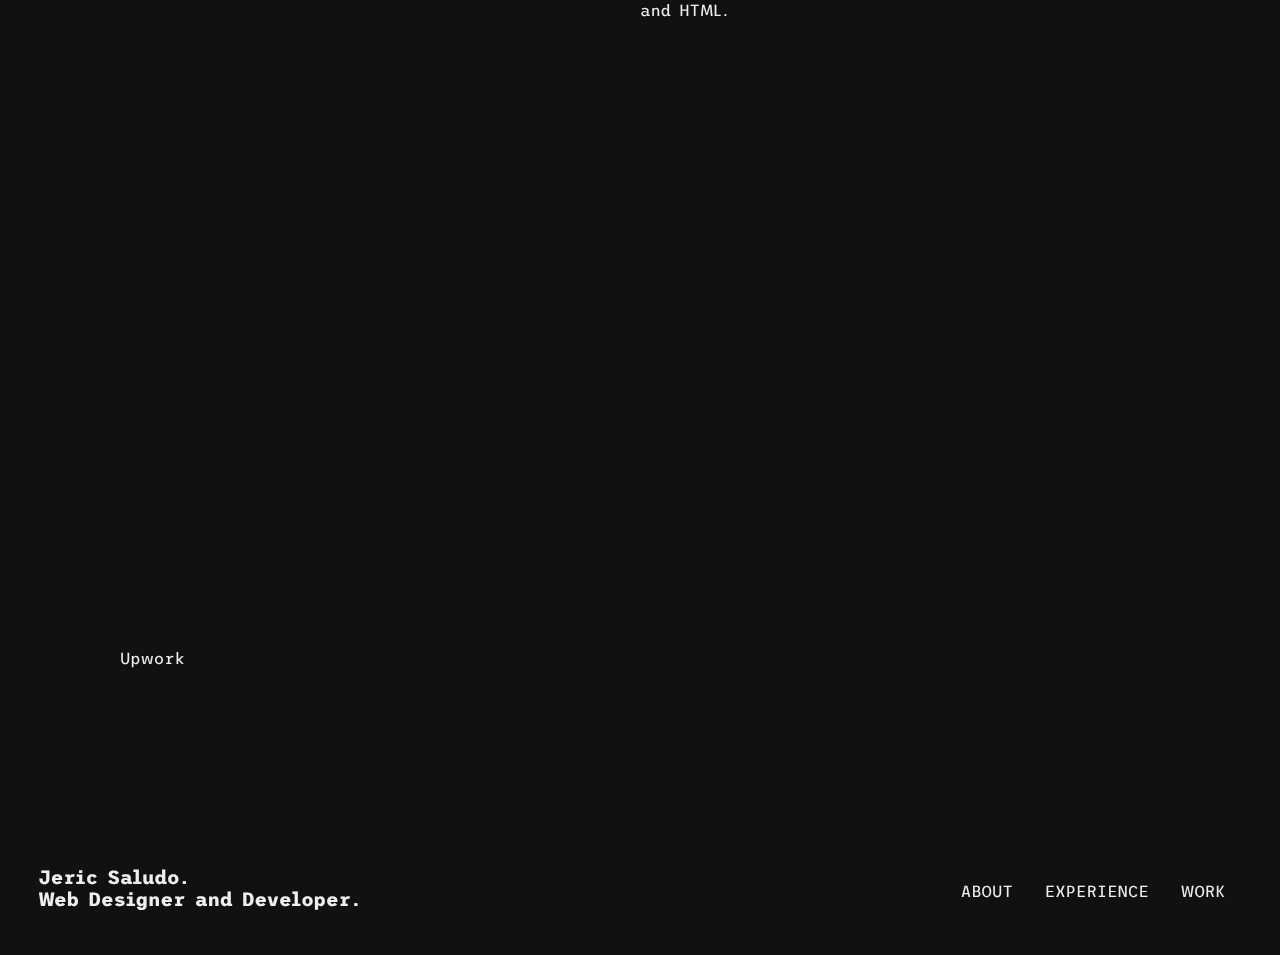
==== commit 32abc0dd: "Updated files" ====
--- a/index.html
+++ b/index.html
@@ -182,16 +182,51 @@
 			</div>
 		</section>
 		<section class="bio">
-			<div class="bio_container" data-aos="fade-up zoom-in"
+			<div class="card" data-aos="fade-up" data-aos-delay="200" data-aos-offset="200">
+
+				<p>I work as a dedicated web developer from the Philippines. I adore creating cutting-edge designs that offer a comfortable user experience. My interest in web development motivates me to work hard and smart, resulting in jobs that are both promising and accomplished.</p>
+				<br><br>
+				<p>Check the services I can offer.</p>
+			</div>
+			<div class="card" data-aos="flip-left" data-aos-delay="100"  data-aos-offset="200">
+				<h2 class="numbering">01.</h2>
+				<img src="images/responsive.png" alt="">
+				<h2>
+					Fully responsive<br>layout to all devices.
+				</h2>
+				
+			</div>
+			<div class="card" data-aos="flip-left" data-aos-delay="200"  data-aos-offset="200">
+				<h2 class="numbering">02.</h2>
+				<img src="images/design.png" alt="">
+				<h2>
+					Unique and modern<br>website design.
+				</h2>
+			</div>
+			<div class="card" data-aos="flip-left" data-aos-delay="300"  data-aos-offset="200">
+				<h2 class="numbering">03.</h2> 
+				<img src="images/organized.png" alt="">
+				<h2>
+					A layout that<br>improves user experience.
+				</h2>
+			</div>
+			<div class="card" data-aos="flip-left" data-aos-delay="400"  data-aos-offset="200">
+				<h2 class="numbering">04.</h2>
+				<img src="images/functional.png" alt="">
+				<h2>
+					Make sures that<br>what you sees, performs.
+				</h2>
+			</div>
+			<!-- <div class="bio_container" data-aos="fade-up zoom-in"
 			data-aos-duration="1500"
 			data-aos-offset="300"
 			id="tilt"
 			>
-				<!-- <p>I am a passionate web developer based in the Philippines. I enjoy crafting modern designs while providing a comfortable user experience. Having web development as my interest makes me do my best which leads to promising yet finished tasks.</p> -->
+				
 				<p>I work as a dedicated web developer from the Philippines. I adore creating cutting-edge designs that offer a comfortable user experience. My interest in web development motivates me to work hard and smart, resulting in jobs that are both promising and accomplished.</p>
 				
 				<img src="images/logo.png">
-			</div>
+			</div> -->
 		</section>
 
 		<!-- experience -->
--- a/style.css
+++ b/style.css
@@ -192,6 +192,7 @@
 }
 .contact_shortcut {
   padding: 50px 15%;
+  
 }
 .contact_links {
   position: fixed;
@@ -219,13 +220,45 @@
 
 }
 .bio {
-  display: flex;
-  justify-content: center;
-  align-items: center;
-  padding-bottom: 5%;
-  padding-top: 20px;
+  display: grid;
+  /* justify-content: center;
+  align-items: center; */
+  /* grid-template-rows: 1fr 1fr 1fr; */
+  grid-template-columns: repeat(3, 1fr);
+  grid-column-gap: 10px;
+  grid-row-gap: 10px;
+  /* padding-bottom: 5%;
+  padding-top: 20px; */
+  padding: 20px 15% 5% 15%;
+}
+.card{
+  min-height: 400px;
+  display: flex;
+  flex-direction: column;
+  
+}
+.card:nth-child(1){
+  padding: 10% 30px;
+}
+.card:nth-child(2), .card:nth-child(3), .card:nth-child(4), .card:nth-child(5){
+  background-image: linear-gradient(60deg, #29323c 0%, #485563 100%);
+
+  padding: 10%;
+  justify-content: space-around;
+  border: solid 1px rgb(117, 117, 117);
+}
+.card img{
+  height: 200px;
+  width: auto;
+  align-self: center;
+  justify-self: center;
+  margin: 20px 0px;
+}
+.card h2{
+  display: inline-block;
 }
 .bio_container {
+  
   width: 40%;
   line-height: 2;
   padding: 30px;
@@ -425,6 +458,10 @@
   margin: 1rem;
   text-transform: uppercase;
 }
+.hide_on_mobile{
+  display: none;
+}
+
 
 
 @keyframes lining {
@@ -556,6 +593,7 @@
   }
   .bio{
     padding-top: 0px;
+    grid-template-columns: 1fr;
   }
   .about{
     padding: 0px 20px;
@@ -571,9 +609,16 @@
   .contact_row{
     padding: 50px 0px;
   }
+  .hide_on_mobile{
+    display: block;
+  }	
   .contact_row p{
     display: none;
   }
+  .contact_shortcut{
+    padding-bottom: 0px;
+  }
+
 }
 
 
@@ -598,4 +643,4 @@
 /* Handle on hover */
 ::-webkit-scrollbar-thumb:hover {
   background: #aaa; 
-}+}
--- a/css/image_overlay.css
+++ b/css/image_overlay.css
@@ -7,6 +7,7 @@
 	background-color: rgba(0,0,0,0.9);
 	opacity: 0;
 	transition: all .5s ease;
+	z-index: -1;
 }
 
 .image_overlay img{
--- a/css/menu.css
+++ b/css/menu.css
@@ -20,7 +20,7 @@
     
 }
 .links2{
-    flex: 5;
+    flex: 3;
     display: flex;
     justify-content: space-around;
     padding: 0% 20px;
@@ -62,14 +62,22 @@
 @media (max-width: 760px){
     .links2{
         flex-direction: column;
-        padding: 0%;
-        
+        padding: 0%;   
+    }
+    .left{
+        flex: 3;
+    }
+    .right{
+        flex: 3;
     }
     .left h1{
         position: relative;
         display: block;
         margin-bottom: 1rem;
     }
+    .socials{
+        display: none;
+    }
     
   }
 
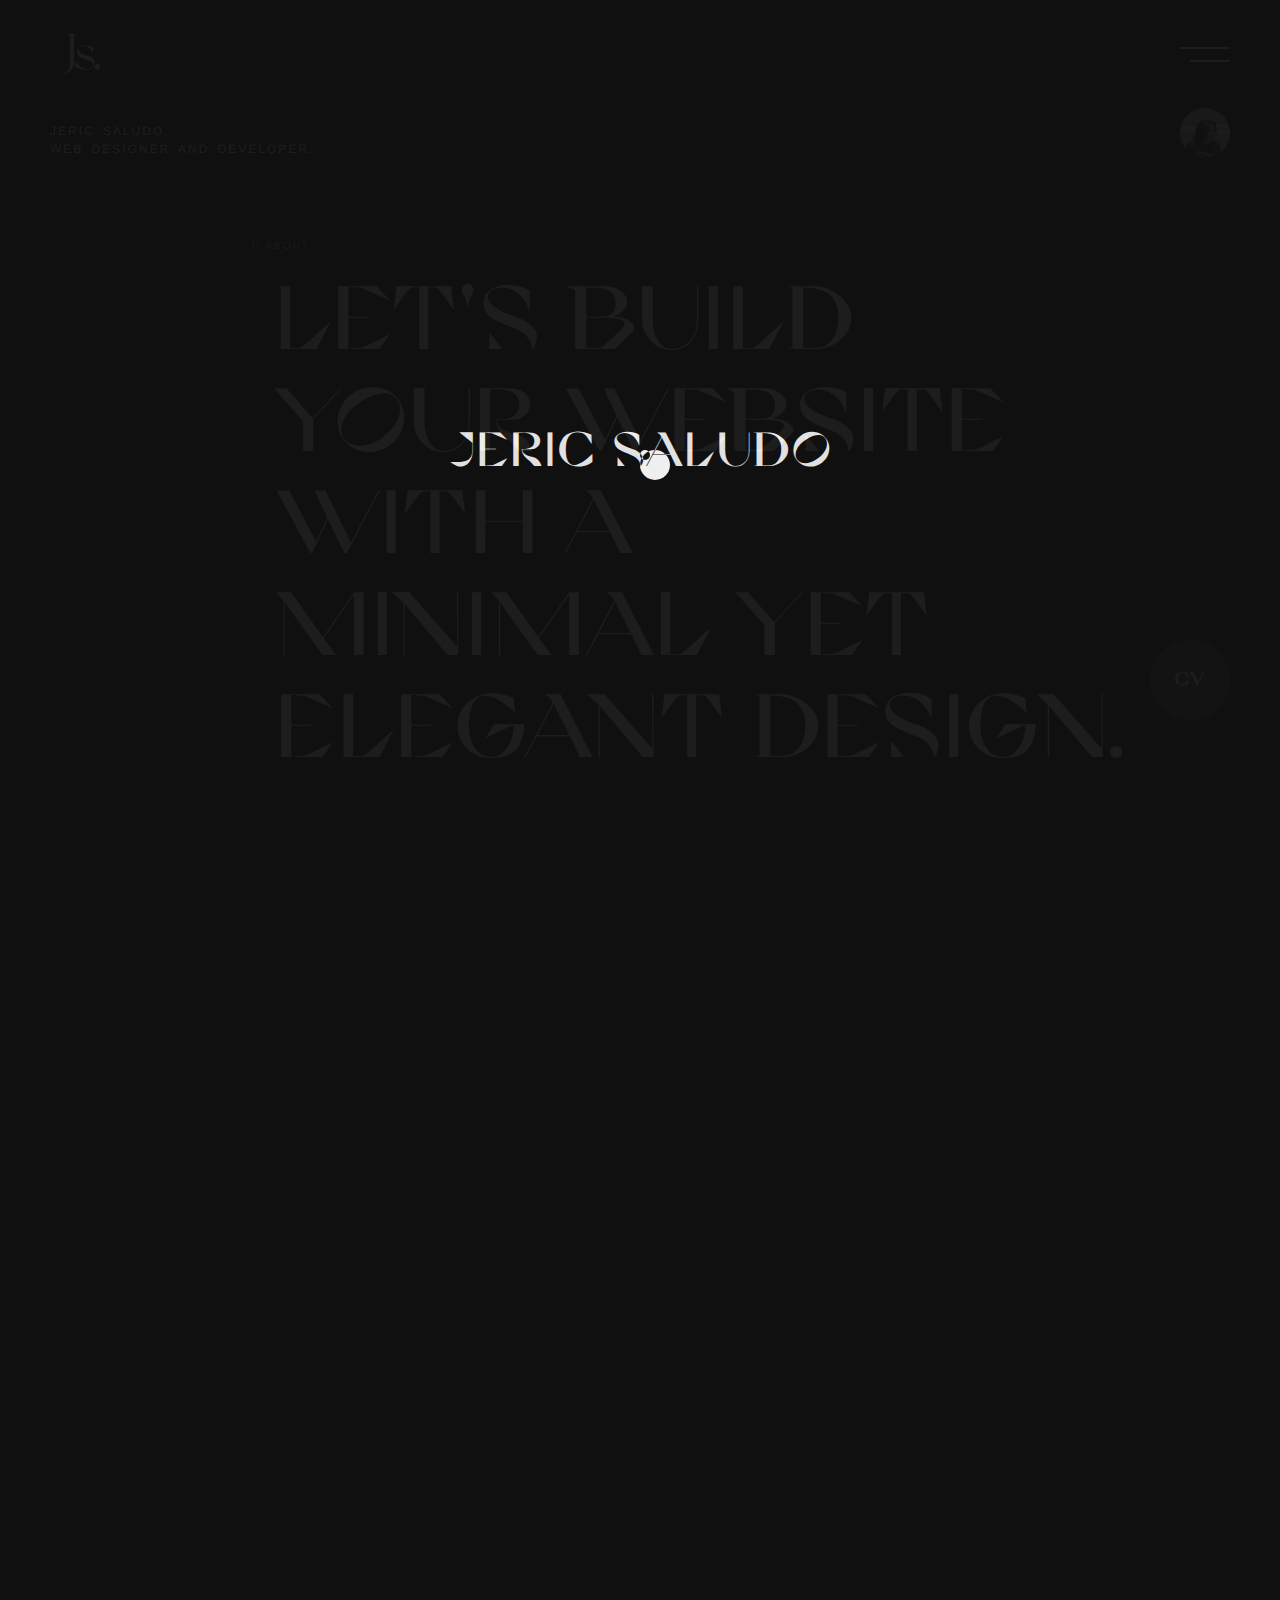
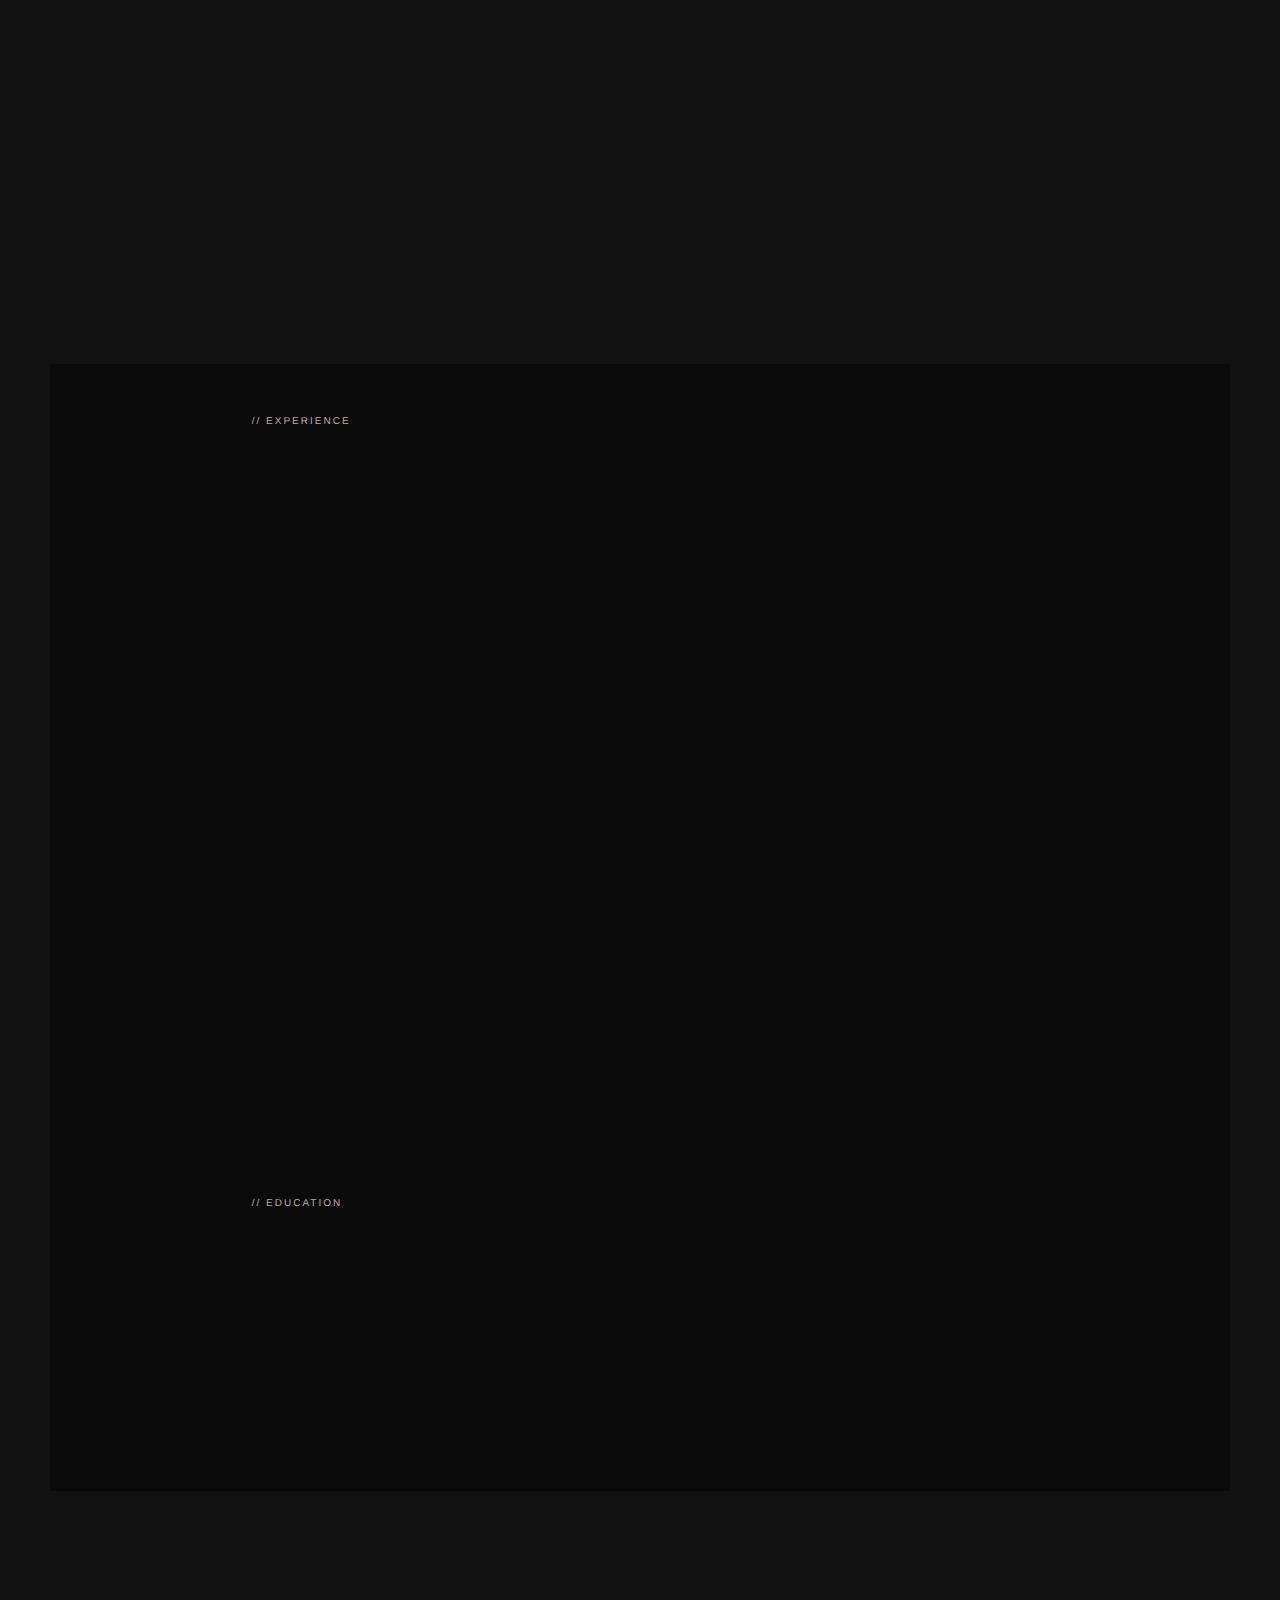
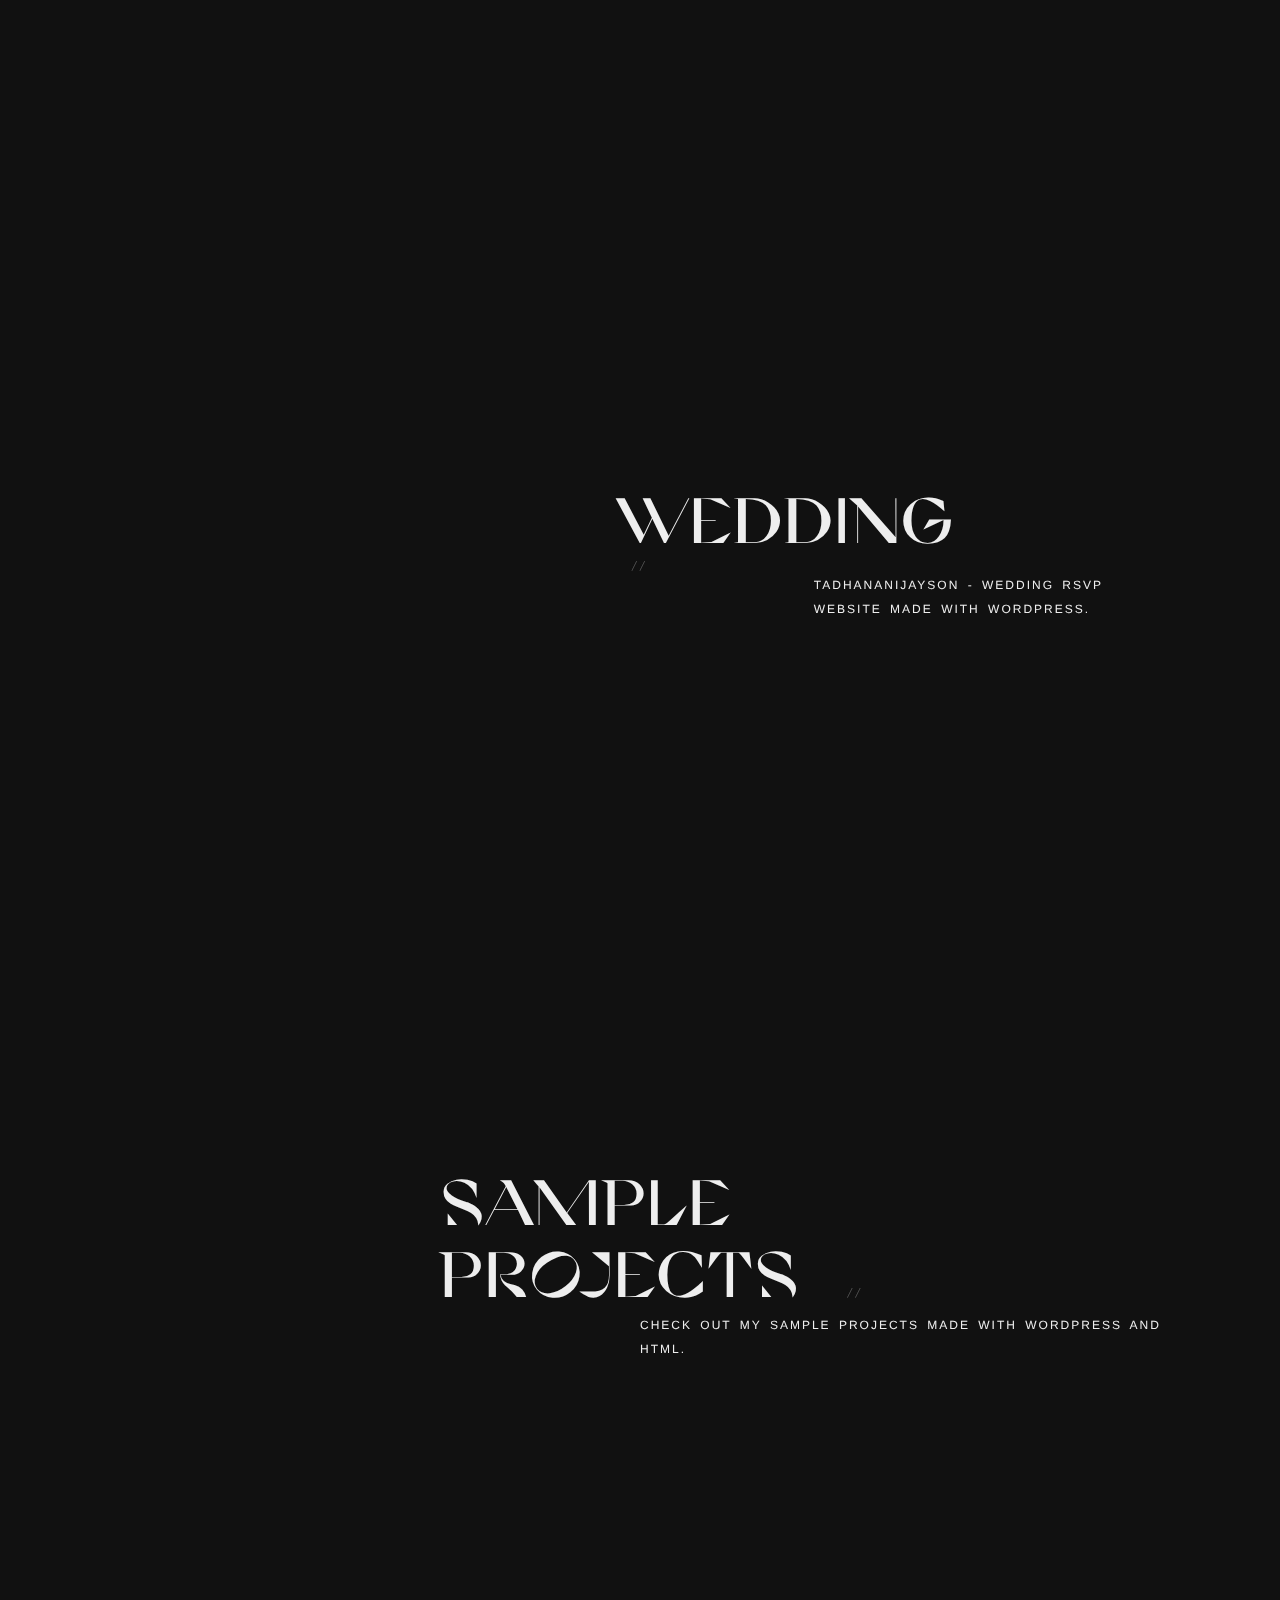
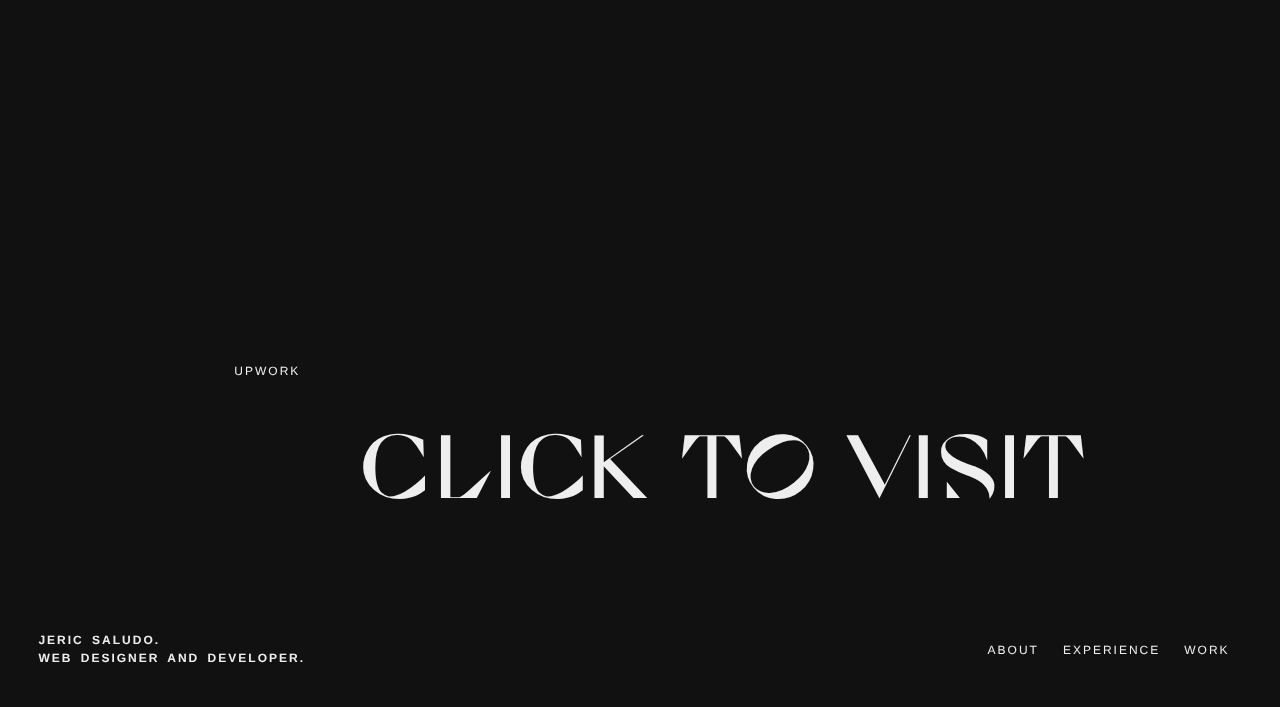
==== commit 963679bc: "updated files" ====
--- a/index.html
+++ b/index.html
@@ -39,6 +39,7 @@
 	</title>
 </head>
 <body>
+	
 	<script src="js/aos.js"></script> 
 	
 	<!-- cursor -->
@@ -58,14 +59,18 @@
 
 	
 	<!-- background noise -->
-	<video autoplay="true" loop="loop" muted="muted" class="background_vid">
+	<!-- <video autoplay="true" loop="loop" muted="muted" class="background_vid">
 		<source src="video/bg2.mp4">
-	</video>
+	</video> -->
 	<!-- <div class="bgnoise"></div> -->
 
 	<!-- profile pic large -->
 	<div class="image_overlay" id="imgOverlay">
 		<img src="images/profile.jpg" id="imgOverlay2">
+	</div>
+	<!-- screen loader -->
+	<div class="screen_loader">
+		Jeric Saludo
 	</div>
 	                                 
 
@@ -100,7 +105,7 @@
 		</div>
 	</div>
 
-	<nav>
+	<nav data-aos="fade-in" data-aos-delay="2100">
 		<div class="logo">
 			<img src="images/logo.png">
 		</div>
@@ -114,7 +119,7 @@
 	
 
 	<div class="padding_container">
-		<div class="name_and_pic">
+		<div class="name_and_pic" data-aos="fade-in" data-aos-delay="2100">
 			<div>
 				<h3>
 					Jeric Saludo.
@@ -125,38 +130,45 @@
 			<div class="pic" id="pic" onmouseover="darken()" onmouseout="lighten()"></div>
 		</div>
 
-		<div class="divider"></div>
+		<div class="divider" data-aos="line" data-aos-delay="2000"></div>
 
 		<!-- about -->
 		
 		<section class="about" id="about"> 
-			<div class="subheader" data-aos="fade-zoom-in">
+			<div class="subheader" data-aos="fade-zoom-in" data-aos-delay="2100">
 				// About
 			</div>
 			<div class="intro_text">
 				<div class="text-container-animate">
-					<span data-aos="text-up">
+					<span data-aos="text-up" data-aos-delay="2100">
 						<h1>
 							Let's build
 						</h1>
 					</span>
 				</div>
 				<div class="text-container-animate">
-					<span data-aos="text-up" data-aos-delay="100">
+					<span data-aos="text-up" data-aos-delay="2200">
 						<h1>
-							your website with a
+							your website
 						</h1>
 					</span>
 				</div>
 				<div class="text-container-animate">
-					<span data-aos="text-up" data-aos-delay="300">
+					<span data-aos="text-up" data-aos-delay="2300">
+						<h1>
+							with a
+						</h1>
+					</span>
+				</div>
+				<div class="text-container-animate">
+					<span data-aos="text-up" data-aos-delay="2400">
 						<h1>
 							minimal yet
 						</h1>
 					</span>
 				</div>
 				<div class="text-container-animate">
-					<span data-aos="text-up" data-aos-delay="500">
+					<span data-aos="text-up" data-aos-delay="2500">
 						<h1>
 							elegant design.
 						</h1>
@@ -165,7 +177,7 @@
 			</div>
 			<div class="contact_shortcut" id="contact_shorcut" data-aos="fade-zoom-in"
 				data-aos-easing="ease-in-back"
-				data-aos-delay="200"
+				
 				data-aos-anchor-placement="bottom-bottom"> 
 					<a href="#contact">
 						
@@ -174,10 +186,7 @@
 						
 					</a>
 				</div>
-			<div class="contact_links">
-				<!-- <a href="https://www.facebook.com/jxrdrgn">facebook</a>
-				<a>github</a>
-				<a>gmail</a> -->
+			<div class="contact_links" data-aos="fade-in" data-aos-delay="2100">
 				<a href="https://docdro.id/RqCEInU">CV</a>
 			</div>
 		</section>
@@ -284,14 +293,14 @@
 					<div class="text-container-animate">
 						<span data-aos="text-up" data-aos-delay="00">
 							<p>
-								My stay at Miyens helped me hone my skills in web designing.
+								- My stay at Miyens helped me hone my skills in web designing.
 							</p>
 						</span>
 					</div>
 					<div class="text-container-animate">
 						<span data-aos="text-up" data-aos-delay="100">
 							<p>
-								Most of the projects I'm involved with are built in WordPress.
+								- Most of the projects I'm involved with are built in WordPress.
 							</p>
 						</span>
 					</div>
@@ -309,7 +318,7 @@
 							<div class="bullet_container">
 								<div>01.</div>
 								<div>
-									Modified WordPress-made websites for their clients.
+									<p>Modified WordPress-made websites for their clients.</p>
 								</div>
 							</div>
 						</span>
@@ -319,7 +328,7 @@
 							<div class="bullet_container">
 								<div>02.</div>
 								<div>
-									Created documentation website for their products using HTML, CSS and JavaScript.
+									<p>Created documentation website for their products using HTML, CSS and JavaScript.</p>
 								</div>
 							</div>
 						</span>
@@ -329,7 +338,7 @@
 							<div class="bullet_container">
 								<div>03.</div>
 								<div>
-									Created WordPress version of the documentations for their products and solutions.
+									<p>Created WordPress version of the documentations for their products and solutions.</p>
 								</div>
 							</div>
 						</span>
@@ -339,7 +348,7 @@
 							<div class="bullet_container">
 								<div>04.</div>
 								<div>
-									Created WordPress demo pages for business website.
+									<p>Created WordPress demo pages for business website.</p>
 								</div>
 							</div>
 						</span>
@@ -349,7 +358,7 @@
 							<div class="bullet_container">
 								<div>05.</div>
 								<div>
-									Created WordPress demo pages for shop page using WooCommerce.
+									<p>Created WordPress demo pages for shop page using WooCommerce.</p>
 								</div>
 							</div>
 						</span>
@@ -358,72 +367,64 @@
 					<div class="text-container-animate">
 						<span data-aos="text-up" data-aos-delay="00">
 							<p>
-								I've also gained experience upon building a portfolio website
+								- I've also gained experience upon building a portfolio website for a client outside the company.
 							</p>
 						</span>
 					</div>
+
+				</div> 
+			</div>
+
+
+			<div class="subheader" id="">
+				// Education
+			</div>
+			<div class="experience_container">
+				
+				<div class="experience_title">
+					<div class="divider_2nd" data-aos="line" data-aos-offset="200"></div>
+					<div class="text-container-animate">
+						<span data-aos="text-up" data-aos-delay="00">
+							<h2>
+								My interest in web development
+							</h2>
+						</span>
+					</div>
+					<div class="text-container-animate">
+						<span data-aos="text-up" data-aos-delay="200">
+							<h2>
+								leads to exceeding
+							</h2>
+						</span>
+					</div>
+					<div class="text-container-animate">
+						<span data-aos="text-up" data-aos-delay="300">
+							<h2>
+								expectations.
+							</h2>
+						</span>
+					</div>
+				</div>
+				<div class="experience_desc">
+					<div class="divider_2nd" data-aos="line" data-aos-offset="200"></div>
 					<div class="text-container-animate">
 						<span data-aos="text-up" data-aos-delay="00">
 							<p>
-								for a client outside the company.
-							</p>
-						</span>
-					</div>
-
-
-				</div> 
-			</div>
-
-
-			<div class="subheader" id="">
-				// Education
-			</div>
-			<div class="experience_container">
-				
-				<div class="experience_title">
-					<div class="divider_2nd" data-aos="line" data-aos-offset="200"></div>
-					<div class="text-container-animate">
-						<span data-aos="text-up" data-aos-delay="00">
-							<h2>
-								My interest in web development
-							</h2>
-						</span>
-					</div>
-					<div class="text-container-animate">
-						<span data-aos="text-up" data-aos-delay="200">
-							<h2>
-								leads to exceeding
-							</h2>
-						</span>
-					</div>
-					<div class="text-container-animate">
-						<span data-aos="text-up" data-aos-delay="300">
-							<h2>
-								expectations.
-							</h2>
-						</span>
-					</div>
-				</div>
-				<div class="experience_desc">
-					<div class="divider_2nd" data-aos="line" data-aos-offset="200"></div>
-					<div class="text-container-animate">
-						<span data-aos="text-up" data-aos-delay="00">
-							<p>
-								Spent the last 6 years at University of the East - Caloocan.
+								- Spent the last 6 years at University of the East - Caloocan.
 							</p>
 						</span>
 					</div>
 					<div class="text-container-animate">
 						<span data-aos="text-up" data-aos-delay="100">
 							<p>
-								Graduated with Honors during Senior High, taking the ICT Track.
+								- Graduated with Honors during Senior High, taking the ICT Track.
 							</p>
 						</span>
 					</div>
 					<div class="text-container-animate">
 						<span data-aos="text-up" data-aos-delay="300">
 							<p>
-								Took BSIT Course during college. This time, I managed to graduate with Latin Honor - Magna Cum Laude.
+								- Took BSIT Course during college. This time, I managed to graduate with Latin Honor - Magna Cum Laude.
 							</p>
 						</span>
 					</div>
@@ -509,52 +510,13 @@
 				<div class="message_container">
 					<div class="text-container-animate">
 						<span data-aos="text-up">
-							<h2>
-								Send me a message and<br>let's start a journey together.
-							</h2>
+							
+							<p>Send me a message and<br>let's start a journey together.</p>
 						</span>
 					</div>
 					
 				</div>
-				<!-- <div class="contact_row">
-					<p>
-						Email
-					</p>
-					<div class="contact_text email_details">
-						<div class="text-container-animate">
-							<span data-aos="text-up">
-								<h1>
-									<a>
-										saludo.jeric19
-									</a>
-								</h1>
-							</span>
-						</div>
-						<div class="text-container-animate">
-							<span data-aos="text-up" data-aos-delay="100">
-								<h1>
-									<a>
-										@gmail.com
-									</a>
-								</h1>
-							</span>
-						</div>
-					</div>
-				</div>
-				<div class="contact_row">
-					<p>
-						Number (PHI)
-					</p>
-					<div class="contact_text number_details">
-						<div class="text-container-animate">
-							<span data-aos="text-up">
-								<h1>
-									+63917 946 5957
-								</h1>
-							</span>
-						</div>
-					</div>
-				</div> -->
+				
 				<div class="contact_row">
 					<p>
 						Upwork
@@ -625,7 +587,7 @@
 
 
 
-
+	
 
 
 
@@ -641,8 +603,7 @@
 	<!-- div 3d -->
 	<script src="js/div3d.js"></script>
 
-	<!-- image parallax on work section -->
-	<script src="js/image_parallax.js"></script>
+	
 
 	<!-- change color on work section -->
 	<script src="js/colorScroll.js"></script>
@@ -650,6 +611,9 @@
 	<!-- change color on work section -->
 	<script src="js/smoothscroll.js"></script>
 
+
+	<!-- screen loader -->
+	<script src="js/screenloader.js"></script>
 	
 
 
--- a/style.css
+++ b/style.css
@@ -14,29 +14,44 @@
   font-family: "Durer";
   src: url("fonts/Durer.otf");
 }
-* {
-  font-family: 'Trispace', sans-serif;
+@font-face {
+  font-family: "CosiAzure";
+  src: url("fonts/CosiAzure.ttf");
+}
+/* @font-face {
+  font-family: "Helvetica";
+  src: url("fonts/Helvetica.ttf");
+} */
+*{
+  /* font-family: 'Trispace', sans-serif; */
+  font-family: Arial, Helvetica, sans-serif;
   margin: 0;
   padding: 0;
+  letter-spacing: 2px;
   box-sizing: border-box;
   /* font-family: "DM Sans", sans-serif; */
-  font-size: 16px;
+  font-size: 12px;
+  text-transform: uppercase;
   text-rendering: geometricPrecision;
   color: #eee;
   
 }
 .intro_text h1{
-  transform: skew(-5deg, 0deg);
+  /* transform: skew(-5deg, 0deg); */
 }
 h1, h2{
-  font-family: "Durer";
+  font-family: "CosiAzure";
   font-weight: 300;
 }
 p{
   line-height: 2;
 }
+p, a, h3, .bullet_container{
+  word-spacing: 3px;
+}
 h3{
   font-weight: bold;
+  line-height: 1.5;
 }
 html {
   scroll-behavior: smooth;
@@ -50,7 +65,7 @@
 }
 .background_vid {
   position: fixed;
-  z-index: -999;
+  z-index: -998;
   opacity: 0.2;
   transition: 0.5s ease;
   filter: blur(10px);
@@ -76,7 +91,7 @@
   align-items: center;
   justify-content: space-between;
   position: relative;
-  z-index: 998;
+  z-index: 995;
 }
 .logo img {
   height: 7vh;
@@ -134,7 +149,7 @@
   width: 100%;
   display: flex;
   justify-content: space-between;
-  align-items: center;
+  align-items: flex-end;
   position: relative;
   
   
@@ -152,20 +167,18 @@
 }
 .divider {
   margin-right: 50px;
-  margin: 25px 0px;
+  margin: 15px 0px;
   background-color: rgb(49, 46, 46);
   width: 100%;
   align-self: flex-start;
   height: 1px;
   position: relative;
   z-index: -1;
-}
-h3 {
-  font-size: 1.2rem;
 }
 h2 {
   font-size: 1.7rem;
   display: inline-block;
+  line-height: 1.5;
 }
 h1 {
   font-size: 7vw;
@@ -181,8 +194,11 @@
 }
 .subheader {
   color: #bdabab;
-  padding-bottom: 30px;
+  height: 5vh;
   padding-left: 15%;
+  font-size: 10px;
+  display: flex;
+  align-items: center;
 }
 .intro_text {
   margin-left: 17%;
@@ -198,24 +214,29 @@
   position: fixed;
   bottom: 20%;
   right: 50;
-  text-align: end;
   z-index: 10;
+  background-color: rgba(105, 105, 105, 0.609);
+  border-radius: 50%;
+  padding: 40px;
+  height: 50px;
+  width: 50px;
+  display: flex;
+  justify-content: center;
+  align-items: center;
 }
 .contact_links a{
-  margin: 20px;
   cursor: pointer;
   display: block;
-  background-color: #fff;
-  border-radius: 50%;
-  padding: 30px;
-  color: #000;
+  color: #fff;
   font-weight: bold;
+  font-family: "CosiAzure";
+  font-size: 18px;
 }
 .underLine {
-  background-color: #eee;
-  width: 50px;
+  background-color: rgb(49, 46, 46);
+  width: 100%;
   height: 1px;
-  margin-top: 5px;
+  margin-top: 10px;
   animation: lining 1s ease-out;
 
 }
@@ -241,11 +262,12 @@
   padding: 10% 30px;
 }
 .card:nth-child(2), .card:nth-child(3), .card:nth-child(4), .card:nth-child(5){
-  background-image: linear-gradient(60deg, #29323c 0%, #485563 100%);
+  /* background-image: linear-gradient(60deg, #29323c 0%, #485563 100%); */
+  
 
   padding: 10%;
   justify-content: space-around;
-  border: solid 1px rgb(117, 117, 117);
+  border: solid 1px rgba(92, 88, 88, 0.337);
 }
 .card img{
   height: 200px;
@@ -281,7 +303,16 @@
   line-height: 60px;
   padding-right: 8px;
   margin-top: -3px;
-  font-family: "Vanger";
+  font-family: "CosiAzure";
+}
+.bio .card:nth-child(1) p:nth-child(1)::first-letter{
+  font-weight: bold;
+  font-size: 3rem;
+  float: left;
+  line-height: 28px;
+  padding-right: 8px;
+  margin-top: 10px;
+  font-family: "CosiAzure";
 }
 .experience {
   background-color: #0A0A0A;
@@ -312,6 +343,7 @@
 }
 .bullet_container {
   display: flex;
+  margin: 10px;
 }
 .bullet_container div:nth-child(1) {
   display: flex;
@@ -320,7 +352,7 @@
   flex: 1;
   font-weight: bold;
   color: #bdabab;
-  font-size: 0.8rem;
+  font-size: 1.1rem;
   margin-right: 10px;
   position: relative;
   top: 4px;
@@ -336,6 +368,9 @@
   display: flex;
   padding: 5% 0%;
   
+}
+.sample_work_container a{
+  font-family: "CosiAzure";
 }
 
 .img {
@@ -357,7 +392,7 @@
   width: 500px;
   height: 150%;
   object-fit: cover;
-  transform: translateY(var(--y));
+  transform: translateY(var(--qwe));
 }
 .sample_work_container:nth-child(odd) > .img{
   justify-content: flex-end;
@@ -405,19 +440,24 @@
   align-items: center;
   text-align: center;
 }
-.message_container{
+.message_container h2{
   padding: 3% 0%;
+  font-family: Arial, Helvetica, sans-serif;
 }
 .contact_row{
   width: 100%;
   display: flex;
   justify-content: space-around;
   align-items: center;
-  padding: 3% 0%;
+  padding: 3% 8%;
+}
+.contact_row p{
+  flex: 1;
 }
 .contact_text{
   text-transform: uppercase;
   text-align: left;
+  flex: 4;
 }
 .contact_text h1{
   position: relative;
@@ -505,8 +545,14 @@
 
 /* Media Query for Tablets Ipads portrait mode */
 @media (min-width: 768px) and (max-width: 1024px){
+  *{
+    font-size: 10px;
+  }
+  .bio{
+    padding: 5%;
+  }
   .bio_container{
-    width: 50%;
+    width: 100%;
   }
   section{
     padding: 10% 3%;
@@ -534,6 +580,10 @@
   }
   .contact_row p{
     display: none;
+  }
+  .bio{
+    padding-top: 0px;
+    grid-template-columns: 1fr 1fr;
   }
   
   
@@ -590,6 +640,7 @@
   .work_title{
     left: 0;
     padding: 50px 0px;
+    
   }
   .bio{
     padding-top: 0px;
@@ -615,9 +666,29 @@
   .contact_row p{
     display: none;
   }
+  .contact{
+    padding-top: 0;
+  }
   .contact_shortcut{
     padding-bottom: 0px;
   }
+  .contact_text h1{
+    font-size: 2rem;
+    margin: 0px 50px;
+  }
+  .message_container h2{
+    font-size: 1rem;
+  }
+  .contact_text h1::before, .left h1::before{
+    bottom: 0;
+    height: 1px;
+    background-color: #eee;
+    transition: all .5s ease;
+    width: 0%;
+  }
+  .contact_text h1:hover::before{
+    width: 50%;
+  }
 
 }
 
@@ -625,22 +696,38 @@
 
 /* scroll bar */
 ::-webkit-scrollbar {
-  width: 10px;
+  width: 5px;
 }
 
 /* Track */
 ::-webkit-scrollbar-track {
   box-shadow: inset 5px 5px 50px rgb(66, 62, 62); 
-  border-radius: 10px;
+  /* border-radius: 10px; */
 }
  
 /* Handle */
 ::-webkit-scrollbar-thumb {
-  background: #eee; 
-  border-radius: 10px;
+  background: rgb(198, 185, 185); 
+  /* border-radius: 10px; */
 }
 
 /* Handle on hover */
 ::-webkit-scrollbar-thumb:hover {
   background: #aaa; 
 }
+
+
+
+/* screen loader */
+.screen_loader{
+  height: 100vh;
+  width: 100%;
+  position: fixed;
+  background-color: #111111;
+  font-family: "CosiAzure";
+  font-size: 4rem;
+  display: flex;
+  justify-content: center;
+  align-items: center;
+  z-index: 999;
+}--- a/css/menu.css
+++ b/css/menu.css
@@ -25,6 +25,9 @@
     justify-content: space-around;
     padding: 0% 20px;
 }
+.links2 a{
+    font-family: "CosiAzure";
+}
 .left{
     flex: 3;
     display: flex;
@@ -37,6 +40,7 @@
 .left h1{
     position: relative;
     display: block;
+    
 }
 
 .left h1::before{
@@ -48,6 +52,10 @@
 .right{
     flex: 1;
     margin: 5rem;
+    
+}
+.right h2{
+    font-family: Arial, Helvetica, sans-serif;
 }
 .socials{
     align-self: flex-end;
